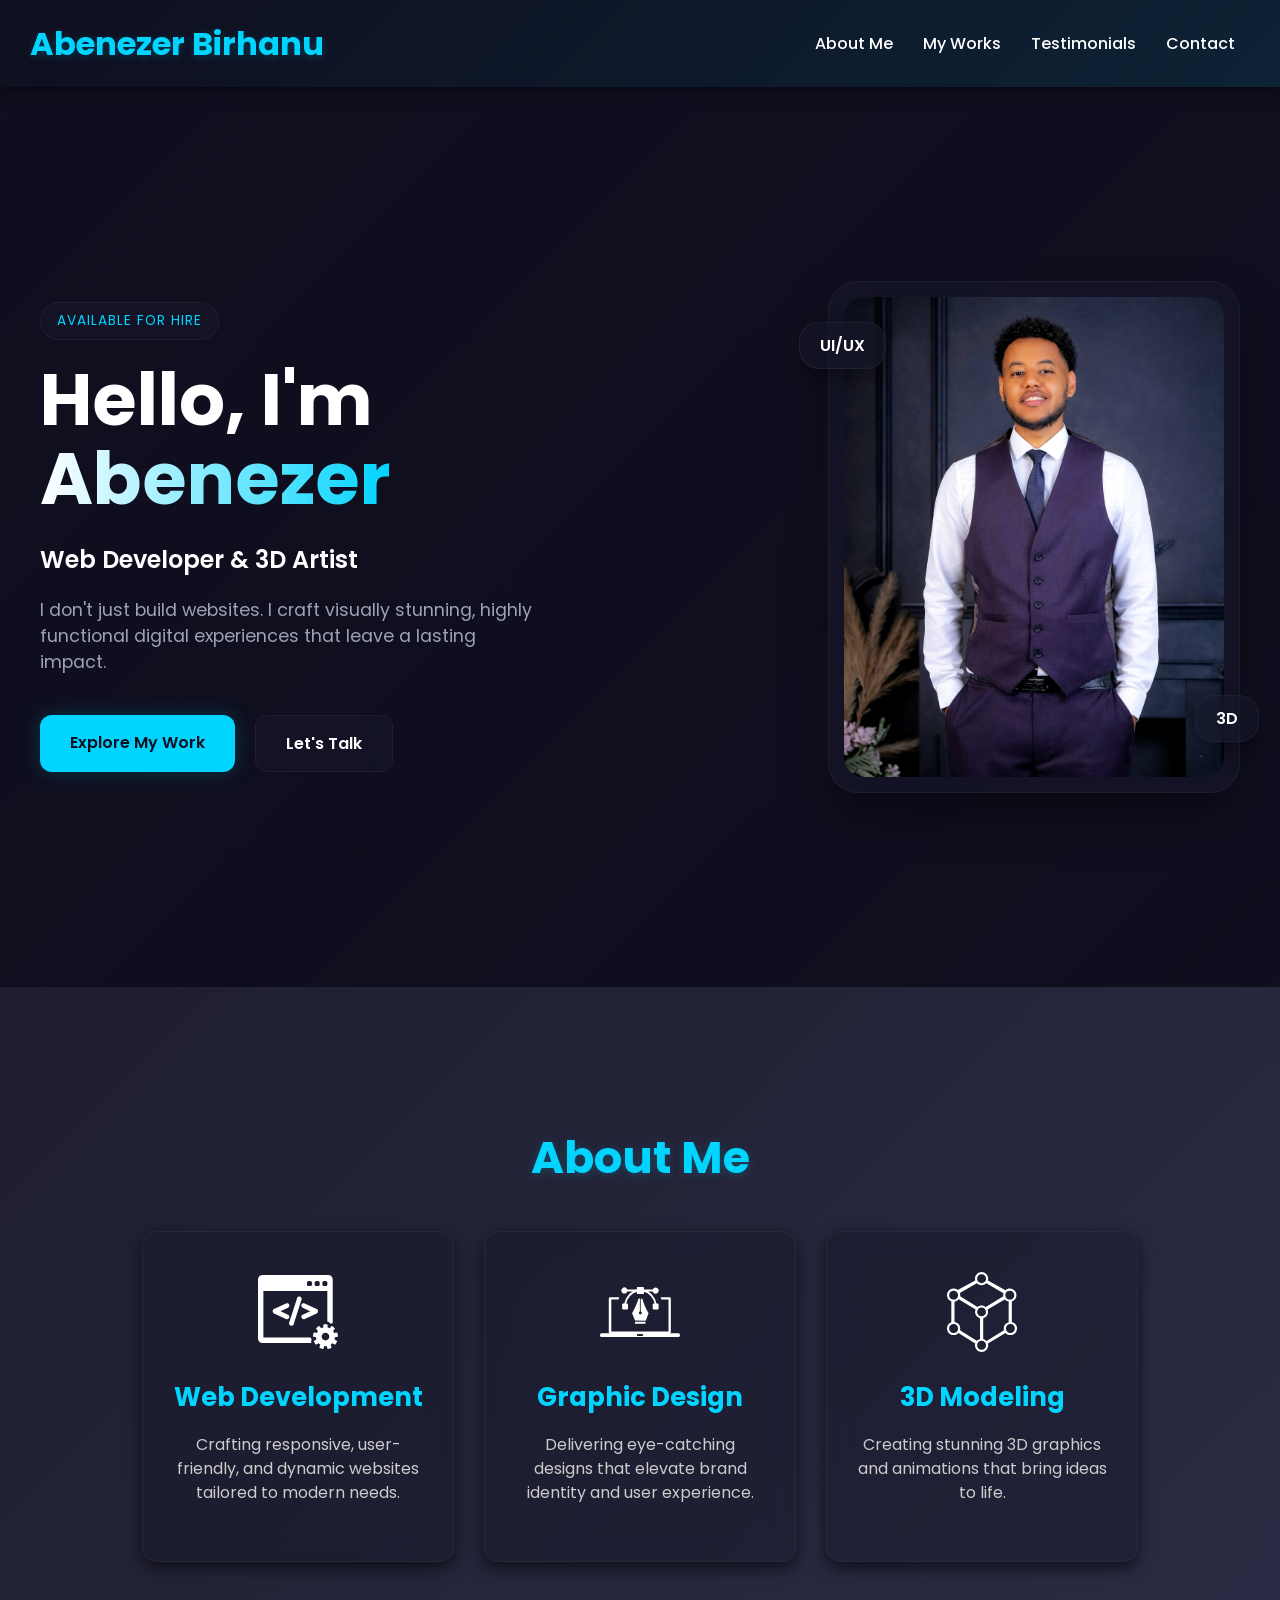
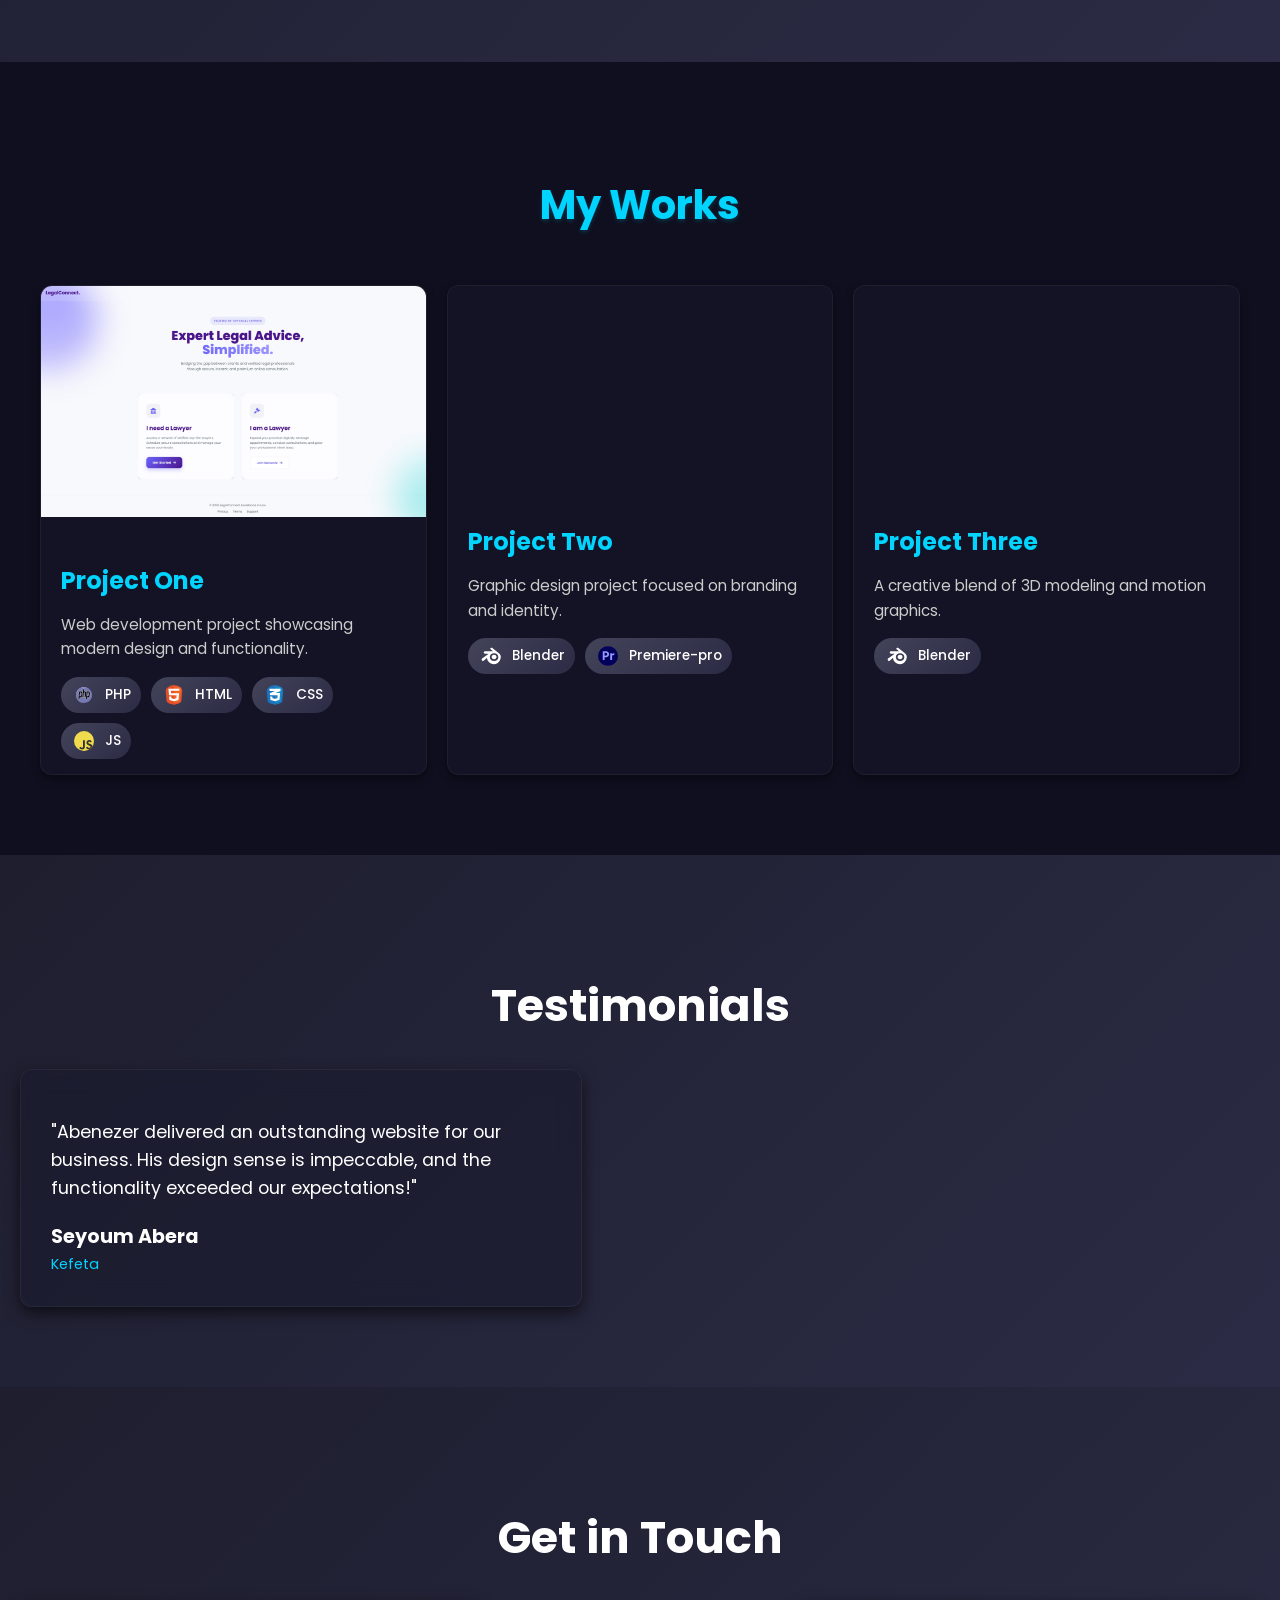
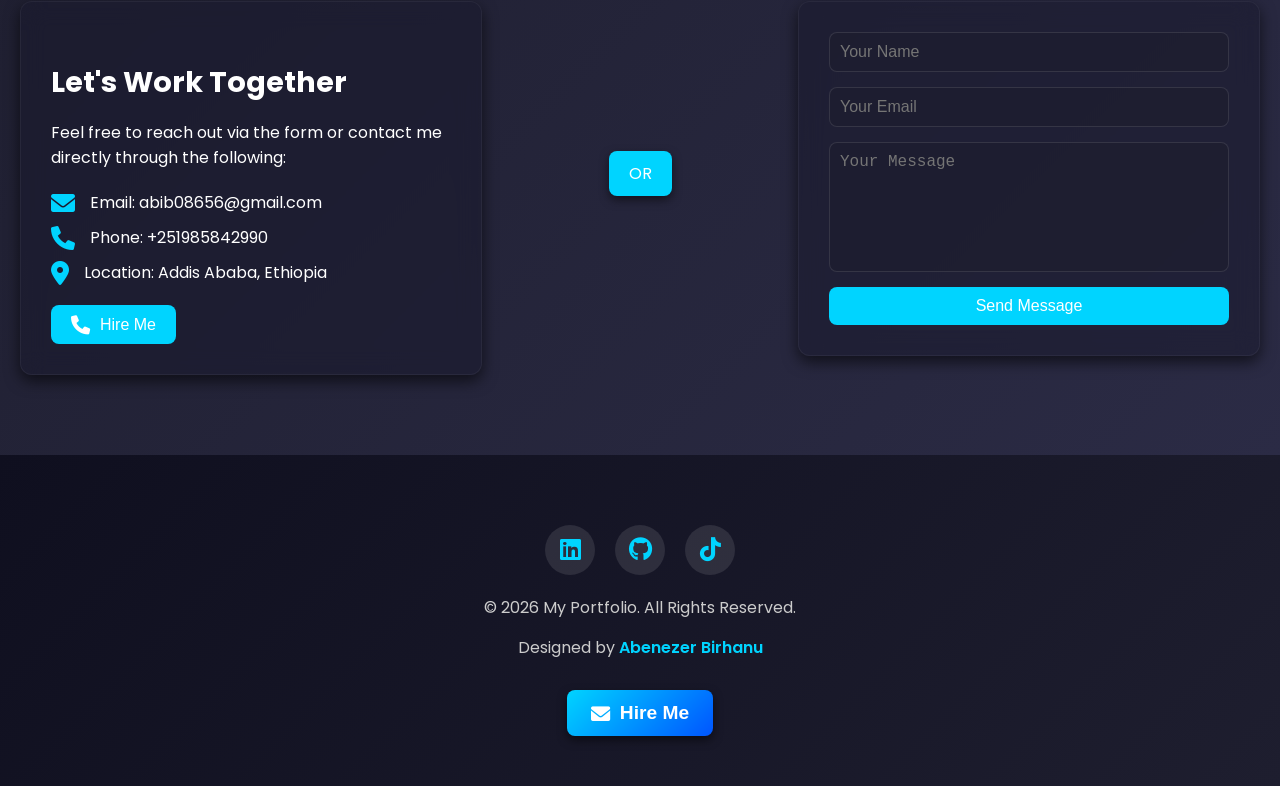
==== index.html @ bb10319a "first commit" ====
<!DOCTYPE html>
<html lang="en">
<head>
    <meta charset="UTF-8">
    <meta name="viewport" content="width=device-width, initial-scale=1.0">
    <title>Abenezer | Modern Portfolio</title>
    <link href="https://fonts.googleapis.com/css2?family=Poppins:wght@300;400;600&display=swap" rel="stylesheet">
    <link rel="stylesheet" href="https://cdnjs.cloudflare.com/ajax/libs/font-awesome/6.0.0-beta3/css/all.min.css">
    <link rel="stylesheet" href="asset/style.css">
</head>
<body>
    <nav>
        <div class="logo">Abenezer Birhanu</div>
        <input type="checkbox" id="menu-toggle">
        <label for="menu-toggle" class="menu-icon">
            <span></span>
            <span></span>
            <span></span>
            <span></span>
        </label>
        <ul>
            <li><a href="#about">About Me</a></li>
            <li><a href="#works">My Works</a></li>
            <li><a href="#testimonials">Testimonials</a></li>
            <li><a href="#contact">Contact</a></li>
        </ul>
    </nav>

    <header id="home">
        <video autoplay loop muted class="header-video">
            <source src="./asset/hero.mp4" type="video/mp4">
            Your browser does not support the video tag.
        </video>
        
        <div class="video-overlay"></div>

        <div class="header-container">
            <div class="header-content scroll">
                <span class="badge">Available for Hire</span>
                <h1>Hello, I'm <br>
                <span class="gradient-text">Abenezer</span></h1>
                <p class="subtitle">Web Developer & 3D Artist</p>
                <p class="description">I don't just build websites. I craft visually stunning, highly functional digital experiences that leave a lasting impact.</p>
                <div class="cta-group">
                    <a href="#works" class="btn primary-btn">Explore My Work</a>
                    <a href="#contact" class="btn secondary-btn">Let's Talk</a>
                </div>
            </div>
            
            <div class="header-image scroll">
                <div class="image-glass-wrapper">
                    <img src="./asset/my.jpg" alt="Abenezer Birhanu">
                    <div class="floating-badge badge-1">UI/UX</div>
                    <div class="floating-badge badge-2">3D</div>
                </div>
            </div>
        </div>
    </header>

    <section id="about">
        <h2 class="section-title">About Me</h2>
        <div class="about-container">
            <div class="about-card">
                <div class="icon">
                    <img src="./asset/web-development.svg" alt="Web Development">
                </div>
                <h3>Web Development</h3>
                <p>Crafting responsive, user-friendly, and dynamic websites tailored to modern needs.</p>
            </div>
            <div class="about-card">
                <div class="icon">
                    <img src="./asset/graphic-designing-icon.svg" alt="Graphic Design">
                </div>
                <h3>Graphic Design</h3>
                <p>Delivering eye-catching designs that elevate brand identity and user experience.</p>
            </div>
            <div class="about-card">
                <div class="icon">
                    <img src="./asset/3d-modeling-icon.svg" alt="3D Modeling">
                </div>
                <h3>3D Modeling</h3>
                <p>Creating stunning 3D graphics and animations that bring ideas to life.</p>
            </div>
        </div>
    </section>

    <section id="works">
        <h2 class="section-title scroll">My Works</h2>
        <div class="work-cards">
            <div class="work-card scroll">
                <img src="./asset/p.jpeg" alt="Project One">
                <div class="work-card-content">
                    <a href="https://github.com/Abeni0101/LegalConnect" target="_blank" rel="noopener noreferrer" style="text-decoration: none;">
                    <h3>Project One</h3></a>
                    <p>Web development project showcasing modern design and functionality.</p>
                    <div class="made">
                        <span><img src="./asset/php.svg" alt="PHP Icon">PHP</span>
                        <span><img src="./asset/html.svg" alt="HTML Icon">HTML</span>
                        <span><img src="./asset/css-3.svg" alt="CSS Icon">CSS</span>
                        <span><img src="./asset/javascript.svg" alt="JS Icon">JS</span>
                    </div>
                </div>
            </div>
            <div class="work-card scroll">
                <video autoplay loop muted>
                    <source src="./asset/m.mp4" type="video/mp4">
                </video>
                <div class="work-card-content">
                    <h3>Project Two</h3>
                    <p>Graphic design project focused on branding and identity.</p>
                    <div class="made">
                        <span><img src="./asset/blender.svg" alt="" style="filter: invert(1);">Blender</span>
                        <span><img src="./asset/premiere-pro.svg" alt="">Premiere-pro</span>
                    </div>
                </div>
            </div>
            <div class="work-card scroll">
                <video autoplay loop muted>
                    <source src="./asset/b.mp4" type="video/mp4">
                </video>
                <div class="work-card-content">
                    <h3>Project Three</h3>
                    <p>A creative blend of 3D modeling and motion graphics.</p>
                    <div class="made">
                        <span><img src="./asset/blender.svg" alt="" style="filter: invert(1);">Blender</span>
                    </div>
                </div>
            </div>
        </div>
    </section>

    <section id="testimonials">
        <h2 class="scroll" style="--i: 0.2s;">Testimonials</h2>
        <div class="testimonial-wrapper">
            <div class="testimonial-row scroll" style="--i: 0.4s;">
                <div class="testimonial-content left">
                    <p>"Abenezer delivered an outstanding website for our business. His design sense is impeccable, and the functionality exceeded our expectations!"</p>
                    <div class="testimonial-author">
                        <div>
                            <h4>Seyoum Abera</h4>
                            <span>Kefeta</span>
                        </div>
                    </div>
                </div>
            </div>
    </section>

    <section id="contact">
        <h2 class="scroll" style="--i: 0.2s;">Get in Touch</h2>
        <div class="contact-wrapper">
            <div class="contact-info scroll" style="--i: 0.4s;">
                <h3>Let's Work Together</h3>
                <p>Feel free to reach out via the form or contact me directly through the following:</p>
                <ul>
                    <li>
                        <i class="fas fa-envelope"></i>
                        <span>Email: <a href="mailto:abib08656@gmail.com">abib08656@gmail.com</a></span>
                    </li>
                    <li>
                        <i class="fas fa-phone"></i>
                        <span>Phone: <a href="tel:+251985842990">+251985842990</a></span>
                    </li>
                    <li>
                        <i class="fas fa-map-marker-alt"></i>
                        <span>Location: Addis Ababa, Ethiopia</span>
                    </li>
                </ul>
                <button class="hire-button">
                    <i class="fas fa-phone"></i> Hire Me
                </button>
            </div>
            <div class="or">OR</div>
            <div class="contact-form scroll" style="--i: 0.6s;">
                <form>
                    <div class="form-group">
                        <input type="text" name="name" placeholder="Your Name" required>
                    </div>
                    <div class="form-group">
                        <input type="email" name="email" placeholder="Your Email" required>
                    </div>
                    <div class="form-group">
                        <textarea name="message" rows="6" placeholder="Your Message" required></textarea>
                    </div>
                    <button type="submit" class="submit-button">Send Message</button>
                </form>
            </div>
        </div>
    </section>

    <footer>
        <div class="social-links">
            <a href="#" aria-label="LinkedIn"><i class="fab fa-linkedin"></i></a>
            <a href="https://github.com/Abeni0101" aria-label="GitHub"><i class="fab fa-github"></i></a>
            <a href="#" aria-label="TikTok"><i class="fab fa-tiktok"></i></a>
        </div>
        <p>&copy; 2026 My Portfolio. All Rights Reserved.</p>
        <p>
            Designed by <a href="#">Abenezer Birhanu</a>
        </p>
        <div class="hire-me">
            <a href="mailto:abib08656@gmail.com?subject=Hello&body=I%20would%20like%20to%20Hire%20You...">
                <button class="hire-me-button">
                    <i class="fas fa-envelope"></i> Hire Me
                </button>
            </a>
        </div>
    </footer>
</body>
</html>
---- asset/style.css ----
:root {
    --primary-neon: #00d4ff;
    --primary-neon-dim: rgba(0, 212, 255, 0.2);
    --glass-bg: rgba(25, 25, 45, 0.5);
    --glass-border: rgba(255, 255, 255, 0.05);
}

body {
    margin: 0;
    font-family: 'Poppins', sans-serif;
    color: #ffffff;
    background: #0f0f1f;
    overflow-x: hidden;
    scroll-behavior: smooth;
}

/* Navbar */
nav {
    position: sticky;
    top: 0;
    display: flex;
    justify-content: space-between;
    align-items: center;
    padding: 15px 30px;
    background: linear-gradient(135deg, rgba(15, 15, 31, 0.9), rgba(0, 212, 255, 0.1));
    z-index: 1000;
    box-shadow: 0 2px 15px rgba(0, 0, 0, 0.5);
    transition: all 0.3s ease;
}

nav:hover {
    background: rgba(15, 15, 31, 0.95);
}

nav .logo {
    font-size: 2rem;
    font-weight: 700;
    color: var(--primary-neon);
    text-shadow: 0 2px 8px var(--primary-neon-dim);
    transition: transform 0.3s ease;
    cursor: pointer;
}

nav .logo:hover {
    transform: scale(1.1);
}

nav ul {
    list-style: none;
    display: flex;
    transition: opacity 0.3s ease, transform 0.3s ease;
}

nav ul li {
    position: relative;
}

nav ul li a {
    text-decoration: none;
    color: #ffffff;
    font-weight: 500;
    font-size: 1rem;
    padding: 5px 15px;
    border-radius: 20px;
    transition: background-color 0.3s ease, color 0.3s ease;
}

nav ul li a:hover {
    background-color: #08333b;
    color: #1fbac2;
}

nav ul li:hover > a {
    background-color: var(--primary-neon-dim);
}

.menu-icon {
    display: none;
    cursor: pointer;
    flex-direction: column;
    gap: 5px;
    position: relative;
    z-index: 1001;
}

.menu-icon span {
    display: block;
    width: 25px;
    height: 3px;
    background: #ffffff;
    border-radius: 3px;
    transition: all 0.3s ease;
}

#menu-toggle {
    display: none;
}

#menu-toggle:checked ~ ul {
    transform: translateX(0);
    opacity: 1;
}

@media (max-width: 768px) {
    nav ul {
        display: none;
        position: absolute;
        top: 60px;
        right: 0;
        flex-direction: column;
        gap: 20px;
        background: rgba(15, 15, 31, 0.9);
        padding: 20px;
        border-radius: 12px;
        box-shadow: 0 4px 10px rgba(0, 0, 0, 0.8);
        transform: translateX(100%);
        opacity: 0;
    }

    #menu-toggle:checked ~ ul {
        display: flex;
        transform: translateX(0);
        opacity: 1;
    }

    .menu-icon {
        display: flex;
    }
}

/* --- PREMIUM HEADER --- */
header {
    position: relative;
    height: 100vh;
    display: flex;
    align-items: center;
    overflow: hidden;
}

.header-video {
    position: absolute;
    top: 0;
    left: 0;
    width: 100%;
    height: 100%;
    object-fit: cover;
    z-index: -1;
}

.video-overlay {
    position: absolute;
    inset: 0;
    background: linear-gradient(135deg, rgba(15, 15, 31, 0.9) 0%, rgba(15, 15, 31, 0.6) 100%);
    z-index: 1;
}

.header-container {
    position: relative;
    z-index: 2;
    display: flex;
    align-items: center;
    justify-content: space-between;
    width: 100%;
    max-width: 1200px;
    margin: 0 auto;
    padding: 0 30px;
    gap: 50px;
}

.header-content {
    flex: 1;
    text-align: left;
}

.badge {
    display: inline-block;
    padding: 8px 16px;
    background: var(--glass-bg);
    border: 1px solid var(--glass-border);
    backdrop-filter: blur(10px);
    border-radius: 30px;
    font-size: 0.85rem;
    color: var(--primary-neon);
    margin-bottom: 20px;
    letter-spacing: 1px;
    text-transform: uppercase;
}

.header-content h1 {
    font-size: 4.5rem;
    line-height: 1.1;
    margin: 0 0 15px 0;
    color: #fff;
}

.gradient-text {
    background: linear-gradient(to right, #ffffff, var(--primary-neon));
    -webkit-background-clip: text;
    -webkit-text-fill-color: transparent;
}

.subtitle {
    font-size: 1.5rem;
    color: #fff;
    font-weight: 600;
    margin-bottom: 20px;
}

.description {
    font-size: 1.1rem;
    color: #a0a0b5;
    max-width: 500px;
    margin-left: 0;
    margin-bottom: 40px;
}

.cta-group {
    display: flex;
    gap: 20px;
}

.btn {
    padding: 15px 30px;
    border-radius: 12px;
    font-size: 1rem;
    font-weight: 600;
    text-decoration: none;
    transition: all 0.3s cubic-bezier(0.4, 0, 0.2, 1);
}

.primary-btn {
    background: var(--primary-neon);
    color: #0f0f1f;
    box-shadow: 0 0 20px var(--primary-neon-dim);
}

.primary-btn:hover {
    box-shadow: 0 0 40px var(--primary-neon);
    transform: translateY(-3px);
}

.secondary-btn {
    background: var(--glass-bg);
    color: #fff;
    border: 1px solid var(--glass-border);
    backdrop-filter: blur(10px);
}

.secondary-btn:hover {
    background: rgba(255, 255, 255, 0.1);
    transform: translateY(-3px);
}

.header-image {
    flex: 1;
    display: flex;
    justify-content: flex-end;
    position: relative;
}

.image-glass-wrapper {
    position: relative;
    width: 380px;
    height: 480px;
    border-radius: 30px;
    padding: 15px;
    background: var(--glass-bg);
    backdrop-filter: blur(20px);
    border: 1px solid var(--glass-border);
    box-shadow: 0 25px 50px -12px rgba(0, 0, 0, 0.5);
    animation: float 6s ease-in-out infinite;
    transform-style: preserve-3d;
}

.image-glass-wrapper img {
    width: 100%;
    height: 100%;
    object-fit: cover;
    border-radius: 20px;
    filter: grayscale(20%) contrast(110%);
    transition: filter 0.5s ease;
}

.image-glass-wrapper:hover img {
    filter: grayscale(0%) contrast(100%);
}

.floating-badge {
    position: absolute;
    background: var(--glass-bg);
    backdrop-filter: blur(15px);
    border: 1px solid var(--glass-border);
    padding: 10px 20px;
    border-radius: 20px;
    font-weight: 600;
    color: #fff;
    box-shadow: 0 10px 20px rgba(0,0,0,0.3);
}

.badge-1 {
    top: 40px;
    left: -30px;
    animation: float 5s ease-in-out infinite alternate-reverse;
}

.badge-2 {
    bottom: 50px;
    right: -20px;
    animation: float 7s ease-in-out infinite alternate;
}

@keyframes float {
    0% { transform: translateY(0px); }
    50% { transform: translateY(-15px); }
    100% { transform: translateY(0px); }
}

@media (max-width: 900px) {
    .header-container {
        flex-direction: column;
        justify-content: center;
        text-align: center;
        margin-top: 80px;
    }
    .header-content { text-align: center; }
    .description { margin: 0 auto 30px auto; }
    .cta-group { justify-content: center; }
    .header-image { justify-content: center; margin-top: 40px; }
    .image-glass-wrapper { width: 300px; height: 380px; }
    .header-content h1 { font-size: 3rem; }
}

/* About Section */
#about {
    padding: 100px 20px;
    background: linear-gradient(135deg, #1e1e2f, #2b2b45);
    color: #ffffff;
    text-align: center;
}

#about .section-title {
    font-size: 2.8rem;
    margin-bottom: 40px;
    color: var(--primary-neon);
    text-shadow: 0 2px 10px var(--primary-neon-dim);
}

.about-container {
    display: flex;
    flex-wrap: wrap;
    justify-content: center;
    gap: 30px;
    max-width: 1200px;
    margin: 0 auto;
}

.about-card {
    /* Glassmorphism upgrade applied here */
    background: var(--glass-bg);
    backdrop-filter: blur(12px);
    border: 1px solid var(--glass-border);
    border-radius: 15px;
    box-shadow: 0 6px 15px rgba(0, 0, 0, 0.6);
    padding: 40px 30px;
    width: 100%;
    max-width: 250px;
    cursor: pointer;
    text-align: center;
    transition: transform 0.3s ease, box-shadow 0.3s ease;
    opacity: 0;
    transform: translateY(50px);
    animation: fadeInUp 0.6s ease forwards;
}

.about-card:hover {
    transform: translateY(-10px);
    box-shadow: 0 10px 20px rgba(0, 0, 0, 0.8);
}

.about-card:nth-child(1) { animation-delay: 0.3s; }
.about-card:nth-child(2) { animation-delay: 0.5s; }
.about-card:nth-child(3) { animation-delay: 0.7s; }

.about-card .icon {
    width: 80px;
    height: 80px;
    margin: 0 auto 20px;
}

.about-card .icon img {
    width: 100%;
    height: 100%;
    object-fit: contain;
    filter: brightness(0) invert(1);
}

.about-card h3 {
    font-size: 1.6rem;
    margin-bottom: 15px;
    color: var(--primary-neon);
}

.about-card p {
    font-size: 1rem;
    color: #cccccc;
    line-height: 1.5;
}

@keyframes fadeInUp {
    from { opacity: 0; transform: translateY(50px); }
    to { opacity: 1; transform: translateY(0); }
}

/* My Works Section */
#works {
    padding: 80px 20px;
    background: #0f0f1f;
    text-align: center;
    color: #ffffff;
}

#works h2 {
    font-size: 2.5rem;
    margin-bottom: 50px;
    color: var(--primary-neon);
    text-shadow: 0 2px 4px var(--primary-neon-dim);
}

.work-cards {
    display: grid;
    grid-template-columns: repeat(auto-fit, minmax(280px, 1fr));
    gap: 20px;
    max-width: 1200px;
    margin: 0 auto;
}

.work-card {
    /* Glassmorphism upgrade applied here */
    background: var(--glass-bg);
    backdrop-filter: blur(12px);
    border: 1px solid var(--glass-border);
    border-radius: 12px;
    overflow: hidden;
    box-shadow: 0 4px 8px rgba(0, 0, 0, 0.4);
    transition: transform 0.2s ease, box-shadow 0.2s ease;
    position: relative;
}

.work-card:hover {
    transform: translateY(-5px);
    box-shadow: 0 8px 15px rgba(0, 0, 0, 0.6);
}

.work-card img, 
.work-card video {
    width: 100%;
}

.work-card-content {
    padding: 15px 20px;
    text-align: left;
}

.work-card-content h3 {
    font-size: 1.5rem;
    margin-bottom: 10px;
    color: var(--primary-neon);
}

.work-card-content p {
    font-size: 0.95rem;
    color: #cccccc;
    line-height: 1.6;
}

.work-card:hover .work-card-content h3 {
    color: #ffffff;
    text-decoration: underline;
}

.made {
    display: flex;
    flex-wrap: wrap;
    gap: 10px;
    margin-top: 15px;
    justify-content: flex-start;
    align-items: center;
}

.made span {
    display: flex;
    align-items: center;
    gap: 8px;
    font-size: 0.85rem;
    font-weight: 500;
    background: linear-gradient(135deg, #43435a, #2b2b45);
    border-radius: 20px;
    padding: 5px 10px;
    color: #ffffff;
    transition: background-color 0.2s ease, color 0.2s ease;
    cursor: default;
}

.made span:hover {
    background: linear-gradient(135deg, var(--primary-neon), #6385c9);
    color: #0f0f1f;
}

.made img {
    width: 20px;
    height: 20px;
    border-radius: 50%;
    padding: 3px;
    transition: transform 0.2s ease, background-color 0.2s ease;
}

.made span:hover img {
    transform: scale(1.2);
}

@media (max-width: 768px) {
    #works h2 { font-size: 2rem; }
    .work-card-content h3 { font-size: 1.3rem; }
    .work-card-content p { font-size: 0.9rem; }
}

/* Testimonials Section */
#testimonials {
    padding: 80px 20px;
    background: linear-gradient(135deg, #1e1e2f, #2b2b45);
    text-align: center;
}

#testimonials h2 {
    font-size: 2.8rem;
    margin-bottom: 30px;
    color: #ffffff;
}

.testimonial-wrapper {
    display: flex;
    flex-direction: column;
    gap: 40px;
}

.testimonial-row {
    display: flex;
    justify-content: space-between;
    align-items: center;
    flex-wrap: wrap;
    gap: 20px;
}

.testimonial-content {
    /* Glassmorphism upgrade applied here */
    background: var(--glass-bg);
    backdrop-filter: blur(12px);
    border: 1px solid var(--glass-border);
    padding: 30px;
    border-radius: 12px;
    box-shadow: 0 6px 15px rgba(0, 0, 0, 0.6);
    max-width: 500px;
    display: flex;
    flex-direction: column;
    justify-content: space-between;
    transition: transform 0.3s, box-shadow 0.3s;
    text-align: left;
}

.testimonial-content.left { margin-right: auto; }
.testimonial-content.right { margin-left: auto; }

.testimonial-content:hover {
    transform: translateY(-10px);
    box-shadow: 0 8px 20px rgba(0, 0, 0, 0.8);
}

.testimonial-content p {
    font-size: 1.1rem;
    color: #ffffff;
    line-height: 1.6;
    margin-bottom: 20px;
}

.testimonial-author {
    display: flex;
    align-items: center;
    gap: 15px;
}

.testimonial-author img {
    width: 60px;
    height: 60px;
    border-radius: 50%;
    border: 2px solid var(--primary-neon);
    object-fit: cover;
}

.testimonial-author h4 {
    font-size: 1.2rem;
    color: #ffffff;
    margin: 0;
}

.testimonial-author span {
    font-size: 0.9rem;
    color: var(--primary-neon);
}

@media (max-width: 768px) {
    .testimonial-row { flex-direction: column; align-items: center; }
    .testimonial-content.left,
    .testimonial-content.right { margin: 0; }
}

/* Contact Section */
#contact {
    padding: 80px 20px;
    background: linear-gradient(135deg, #1e1e2f, #2b2b45);
    color: #ffffff;
    text-align: center;
}

#contact h2 {
    font-size: 2.8rem;
    margin-bottom: 30px;
    color: #ffffff;
}

.contact-wrapper {
    display: flex;
    justify-content: space-between;
    align-items: flex-start;
    gap: 50px;
    flex-wrap: wrap;
}

.contact-info {
    flex: 1;
    max-width: 400px;
    /* Glassmorphism upgrade applied here */
    background: var(--glass-bg);
    backdrop-filter: blur(12px);
    border: 1px solid var(--glass-border);
    padding: 30px;
    border-radius: 12px;
    box-shadow: 0 6px 15px rgba(0, 0, 0, 0.6);
    transition: transform 0.3s, box-shadow 0.3s;
    text-align: left;
}

.contact-info h3 {
    font-size: 1.8rem;
    margin-bottom: 15px;
}

.contact-info p {
    font-size: 1rem;
    margin-bottom: 20px;
}

.contact-info ul {
    list-style: none;
    padding: 0;
    margin-bottom: 20px;
}

.contact-info ul li {
    display: flex;
    align-items: center;
    gap: 15px;
    margin-bottom: 10px;
    font-size: 1rem;
}

.contact-info ul li i {
    font-size: 1.5rem;
    color: var(--primary-neon);
}

.contact-info ul li a {
    color: #ffffff;
    text-decoration: none;
    transition: color 0.3s;
}

.contact-info ul li a:hover {
    color: var(--primary-neon);
}

.or {
    display: inline-flex;
    align-items: center;
    gap: 10px;
    background: var(--primary-neon);
    color: #ffffff;
    padding: 10px 20px;
    border: none;
    border-radius: 8px;
    font-size: 1rem;
    transition: background 0.3s, transform 0.3s;
    margin-top: 150px;
    box-shadow: 0 4px 10px rgba(0, 0, 0, 0.5);
}

.hire-button {
    display: inline-flex;
    align-items: center;
    gap: 10px;
    background: var(--primary-neon);
    color: #ffffff;
    padding: 10px 20px;
    border: none;
    border-radius: 8px;
    font-size: 1rem;
    cursor: pointer;
    transition: background 0.3s, transform 0.3s;
}

.hire-button i { font-size: 1.2rem; }

.hire-button:hover {
    background: #008bbf;
    transform: translateY(-2px);
}

/* Contact Form */
.contact-form {
    flex: 1;
    max-width: 400px;
    /* Glassmorphism upgrade applied here */
    background: var(--glass-bg);
    backdrop-filter: blur(12px);
    border: 1px solid var(--glass-border);
    padding: 30px;
    border-radius: 12px;
    box-shadow: 0 6px 15px rgba(0, 0, 0, 0.6);
    transition: transform 0.3s, box-shadow 0.3s;
}

.contact-form form {
    display: flex;
    flex-direction: column;
    gap: 15px;
}

.contact-form .form-group {
    display: flex;
    flex-direction: column;
}

.contact-form .form-group input,
.contact-form .form-group textarea {
    background: rgba(30, 30, 47, 0.7);
    color: #ffffff;
    border: 1px solid rgba(255,255,255,0.1);
    padding: 10px;
    border-radius: 8px;
    font-size: 1rem;
    resize: none;
}

.contact-form .form-group input:focus,
.contact-form .form-group textarea:focus {
    outline: none;
    border: 1px solid var(--primary-neon);
}

.submit-button {
    background: var(--primary-neon);
    color: #ffffff;
    border: none;
    padding: 10px 20px;
    border-radius: 8px;
    font-size: 1rem;
    cursor: pointer;
    transition: background 0.3s, transform 0.3s;
}

.submit-button:hover {
    background: #008bbf;
    transform: translateY(-2px);
}

@media (max-width: 768px) {
    .contact-wrapper { flex-direction: column; align-items: center; }
    .contact-info, .contact-form { max-width: 100%; }
    .or { margin-top: 20px; margin-bottom: 20px;}
}

/* Footer */
footer {
    background: linear-gradient(135deg, #0f0f1f, #1e1e2f);
    color: #ffffff;
    padding: 50px 20px;
    text-align: center;
    position: relative;
    overflow: hidden;
    z-index: 1;
}

footer .social-links {
    display: flex;
    justify-content: center;
    gap: 20px;
    margin: 20px 0;
}

footer .social-links a {
    display: inline-block;
    width: 50px;
    height: 50px;
    line-height: 50px;
    border-radius: 50%;
    background: rgba(255, 255, 255, 0.1);
    color: var(--primary-neon);
    font-size: 1.5rem;
    transition: background 0.3s ease, color 0.3s ease, transform 0.3s ease;
    position: relative;
    z-index: 1;
}

footer .social-links a:hover {
    background: var(--primary-neon);
    color: #0f0f1f;
    transform: translateY(-5px);
    box-shadow: 0 4px 10px rgba(0, 212, 255, 0.8);
}

footer p {
    margin: 15px 0;
    font-size: 1rem;
    color: #cccccc;
}

footer p a {
    color: var(--primary-neon);
    text-decoration: none;
    font-weight: 600;
    transition: color 0.3s ease;
}

footer p a:hover {
    color: #ffffff;
}

.hire-me {
    margin-top: 30px;
    display: flex;
    justify-content: center;
    align-items: center;
}

.hire-me a { text-decoration: none; }

.hire-me-button {
    display: flex;
    align-items: center;
    gap: 10px;
    padding: 12px 24px;
    font-size: 1.2rem;
    font-weight: 600;
    color: #ffffff;
    background: linear-gradient(135deg, var(--primary-neon), #0055ff);
    border: none;
    border-radius: 8px;
    cursor: pointer;
    transition: transform 0.3s, box-shadow 0.3s;
    box-shadow: 0 4px 10px rgba(0, 0, 0, 0.5);
}

.hire-me-button i { font-size: 1.2rem; }

.hire-me-button:hover {
    transform: translateY(-5px);
    box-shadow: 0 6px 15px rgba(0, 212, 255, 0.7);
}

.hire-me-button:active { transform: translateY(0); }
.hire-me-button:focus { outline: none; }

@media (max-width: 768px) {
    .hire-me-button { font-size: 1rem; padding: 10px 20px; }
    .hire-me-button i { font-size: 1rem; }
    footer .social-links a { width: 40px; height: 40px; font-size: 1.2rem; }
    footer p { font-size: 0.9rem; }
}

/* Scroll Animation */
.scroll {
    animation: scroll linear;
    animation-timeline: view();
    animation-range: entry 0 cover 40%;
}

@keyframes scroll {
    from {
        opacity: 0.4;
        transform: scale(0.6);
    }
    to {
        opacity: 1;
        transform: scale(1);
    }
}
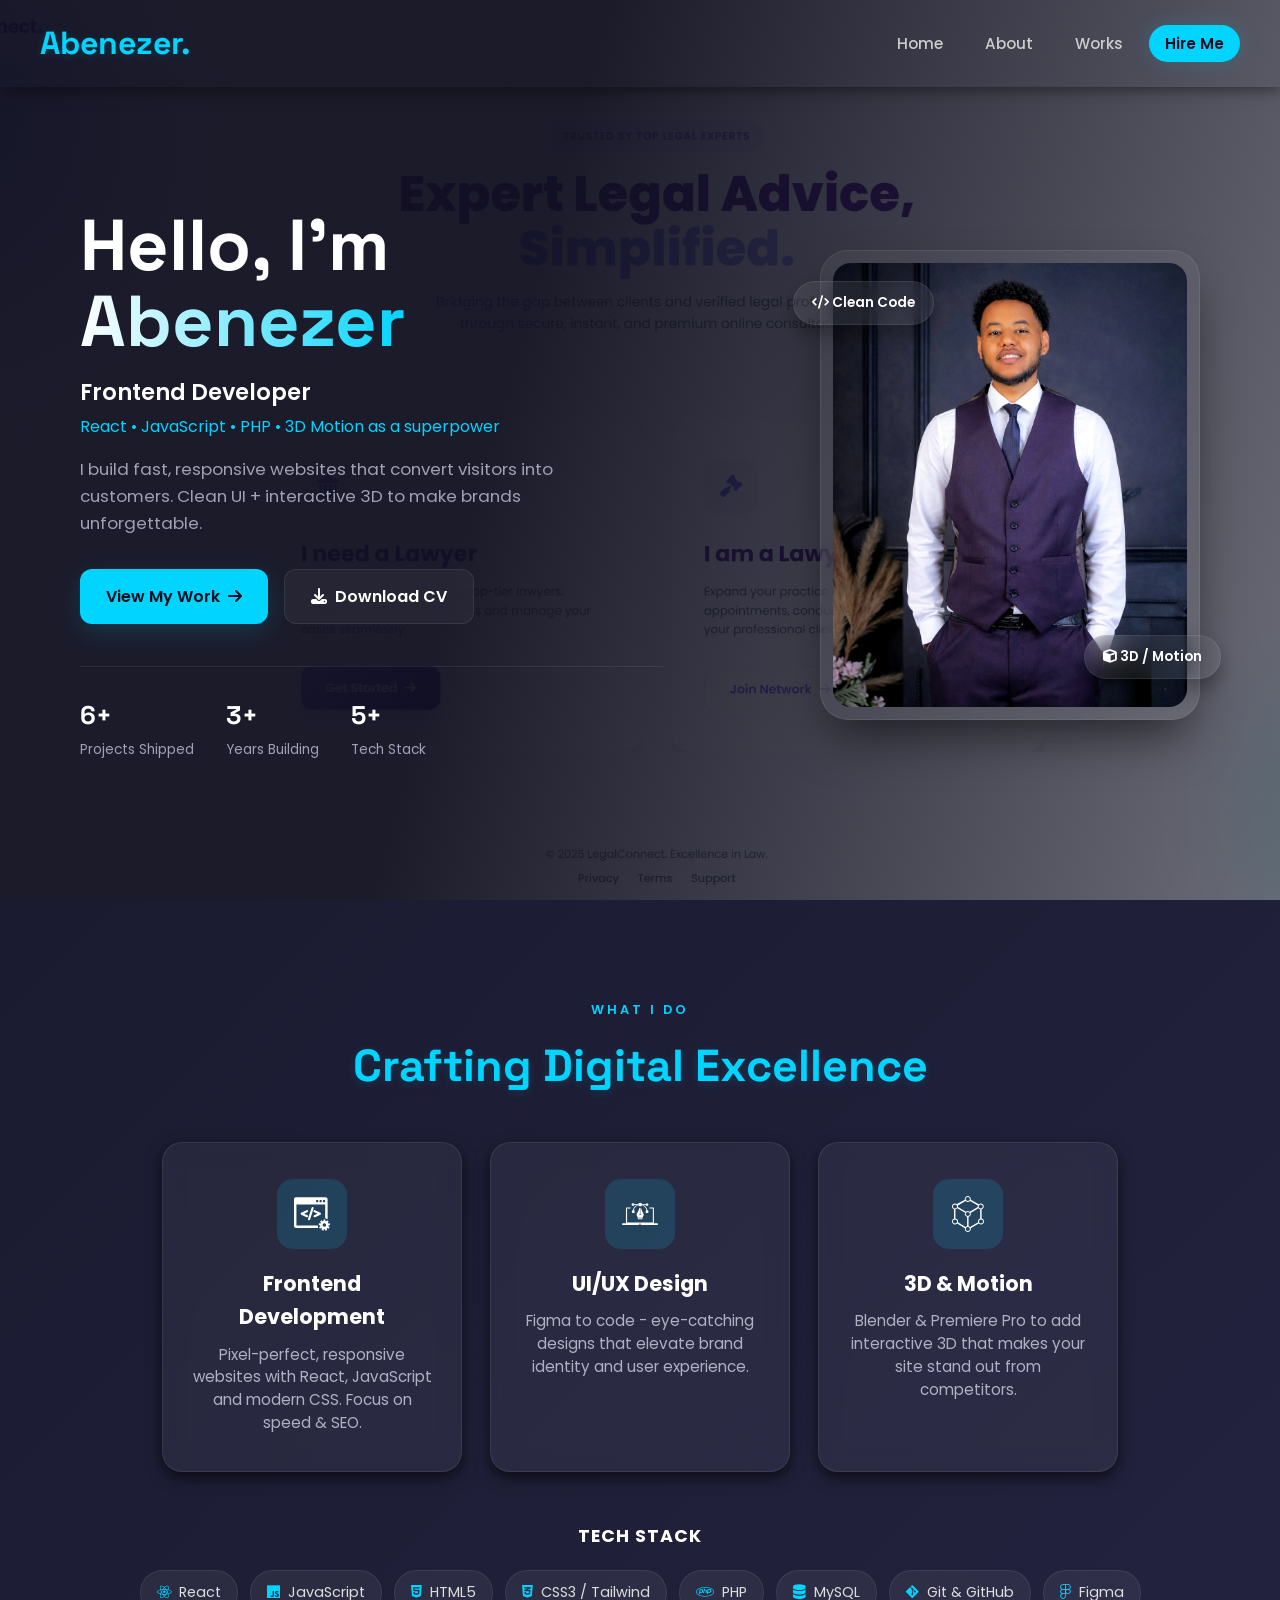
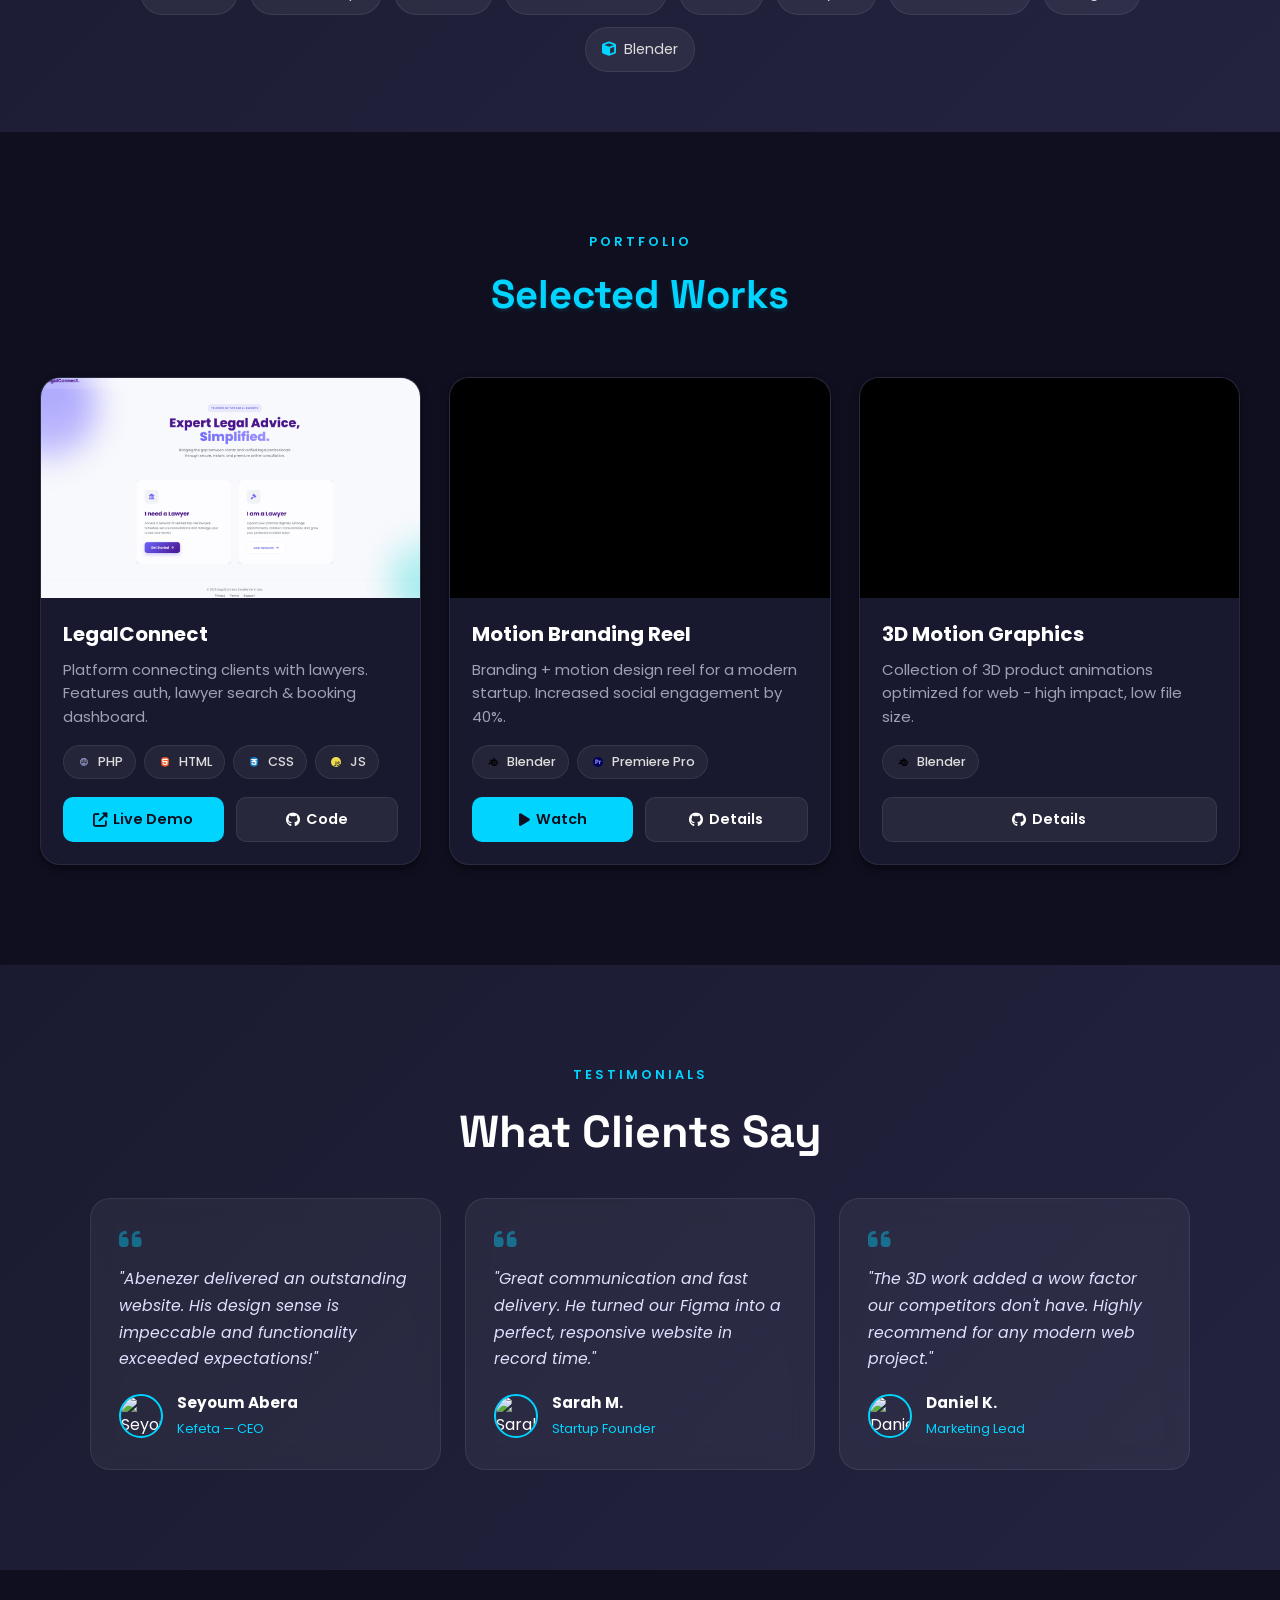
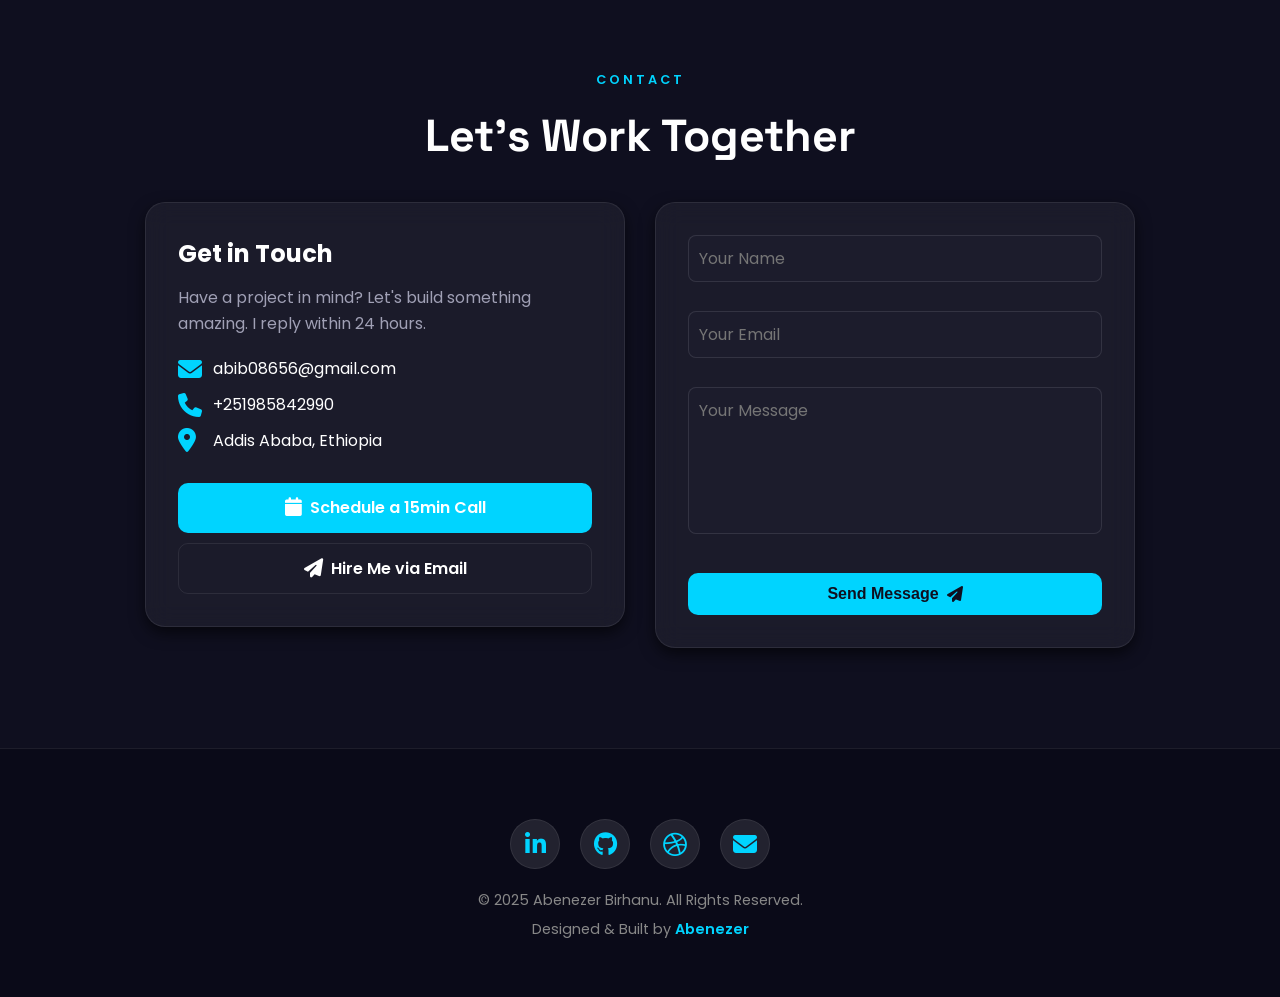
==== commit 5d7edbf3: "Update project" ====
--- a/index.html
+++ b/index.html
@@ -3,185 +3,232 @@
 <head>
     <meta charset="UTF-8">
     <meta name="viewport" content="width=device-width, initial-scale=1.0">
-    <title>Abenezer | Modern Portfolio</title>
-    <link href="https://fonts.googleapis.com/css2?family=Poppins:wght@300;400;600&display=swap" rel="stylesheet">
-    <link rel="stylesheet" href="https://cdnjs.cloudflare.com/ajax/libs/font-awesome/6.0.0-beta3/css/all.min.css">
+    <title>Abenezer Birhanu | Frontend Developer | React, JavaScript, PHP</title>
+    <meta name="description" content="Frontend Developer based in Addis Ababa. Specialized in React, JavaScript, PHP & modern UI. I build fast, responsive websites that convert visitors into customers. Open to full-time roles.">
+    <meta property="og:title" content="Abenezer Birhanu | Frontend Developer">
+    <meta property="og:description" content="I build fast, responsive websites with clean code and 3D/motion to make brands unforgettable.">
+    <meta property="og:image" content="./asset/my.jpg">
+    <link href="https://fonts.googleapis.com/css2?family=Poppins:wght@300;400;500;600;700&family=Space+Grotesk:wght@500;700&display=swap" rel="stylesheet">
+    <link rel="stylesheet" href="https://cdnjs.cloudflare.com/ajax/libs/font-awesome/6.4.0/css/all.min.css">
     <link rel="stylesheet" href="asset/style.css">
 </head>
 <body>
-    <nav>
-        <div class="logo">Abenezer Birhanu</div>
+    <nav id="navbar">
+        <div class="logo">Abenezer<span>.</span></div>
         <input type="checkbox" id="menu-toggle">
-        <label for="menu-toggle" class="menu-icon">
-            <span></span>
+        <label for="menu-toggle" class="menu-icon" aria-label="Toggle Menu">
             <span></span>
             <span></span>
             <span></span>
         </label>
-        <ul>
-            <li><a href="#about">About Me</a></li>
-            <li><a href="#works">My Works</a></li>
-            <li><a href="#testimonials">Testimonials</a></li>
-            <li><a href="#contact">Contact</a></li>
+        <ul class="nav-links">
+            <li><a href="#home">Home</a></li>
+            <li><a href="#about">About</a></li>
+            <li><a href="#works">Works</a></li>
+            <li><a href="#contact" class="nav-cta">Hire Me</a></li>
         </ul>
     </nav>
 
     <header id="home">
-        <video autoplay loop muted class="header-video">
+        <video autoplay loop muted playsinline class="header-video" poster="./asset/p.jpeg">
             <source src="./asset/hero.mp4" type="video/mp4">
-            Your browser does not support the video tag.
         </video>
-        
         <div class="video-overlay"></div>
-
         <div class="header-container">
-            <div class="header-content scroll">
-                <span class="badge">Available for Hire</span>
-                <h1>Hello, I'm <br>
-                <span class="gradient-text">Abenezer</span></h1>
-                <p class="subtitle">Web Developer & 3D Artist</p>
-                <p class="description">I don't just build websites. I craft visually stunning, highly functional digital experiences that leave a lasting impact.</p>
+            <div class="header-content">
+                
+                <h1>Hello, I'm <br><span class="gradient-text">Abenezer</span></h1>
+                <p class="subtitle">Frontend Developer <span>React • JavaScript • PHP • 3D Motion as a superpower</span></p>
+                <p class="description">I build fast, responsive websites that convert visitors into customers. Clean UI + interactive 3D to make brands unforgettable.</p>
                 <div class="cta-group">
-                    <a href="#works" class="btn primary-btn">Explore My Work</a>
-                    <a href="#contact" class="btn secondary-btn">Let's Talk</a>
-                </div>
-            </div>
-            
-            <div class="header-image scroll">
+                    <a href="#works" class="btn primary-btn">View My Work <i class="fas fa-arrow-right"></i></a>
+                    <a href="./asset/Abenezer-Birhanu-CV.pdf" download class="btn secondary-btn"><i class="fas fa-download"></i> Download CV</a>
+                </div>
+                <div class="header-stats">
+                    <div><strong>6+</strong><span>Projects Shipped</span></div>
+                    <div><strong>3+</strong><span>Years Building</span></div>
+                    <div><strong>5+</strong><span>Tech Stack</span></div>
+                </div>
+            </div>
+            <div class="header-image">
                 <div class="image-glass-wrapper">
-                    <img src="./asset/my.jpg" alt="Abenezer Birhanu">
-                    <div class="floating-badge badge-1">UI/UX</div>
-                    <div class="floating-badge badge-2">3D</div>
+                    <img src="./asset/my.jpg" alt="Abenezer Birhanu - Frontend Developer">
+                    <div class="floating-badge badge-1"><i class="fas fa-code"></i> Clean Code</div>
+                    <div class="floating-badge badge-2"><i class="fas fa-cube"></i> 3D / Motion</div>
                 </div>
             </div>
         </div>
     </header>
 
     <section id="about">
-        <h2 class="section-title">About Me</h2>
+        <span class="section-eyebrow">WHAT I DO</span>
+        <h2 class="section-title">Crafting Digital Excellence</h2>
         <div class="about-container">
             <div class="about-card">
-                <div class="icon">
-                    <img src="./asset/web-development.svg" alt="Web Development">
-                </div>
-                <h3>Web Development</h3>
-                <p>Crafting responsive, user-friendly, and dynamic websites tailored to modern needs.</p>
+                <div class="icon"><img src="./asset/web-development.svg" alt="Web Development"></div>
+                <h3>Frontend Development</h3>
+                <p>Pixel-perfect, responsive websites with React, JavaScript and modern CSS. Focus on speed & SEO.</p>
             </div>
             <div class="about-card">
-                <div class="icon">
-                    <img src="./asset/graphic-designing-icon.svg" alt="Graphic Design">
-                </div>
-                <h3>Graphic Design</h3>
-                <p>Delivering eye-catching designs that elevate brand identity and user experience.</p>
+                <div class="icon"><img src="./asset/graphic-designing-icon.svg" alt="UI/UX Design"></div>
+                <h3>UI/UX Design</h3>
+                <p>Figma to code - eye-catching designs that elevate brand identity and user experience.</p>
             </div>
             <div class="about-card">
-                <div class="icon">
-                    <img src="./asset/3d-modeling-icon.svg" alt="3D Modeling">
-                </div>
-                <h3>3D Modeling</h3>
-                <p>Creating stunning 3D graphics and animations that bring ideas to life.</p>
+                <div class="icon"><img src="./asset/3d-modeling-icon.svg" alt="3D Modeling"></div>
+                <h3>3D & Motion</h3>
+                <p>Blender & Premiere Pro to add interactive 3D that makes your site stand out from competitors.</p>
+            </div>
+        </div>
+        <div class="tech-stack">
+            <h3>TECH STACK</h3>
+            <div class="tech-grid">
+                <span class="tech-item"><i class="fab fa-react"></i> React</span>
+                <span class="tech-item"><i class="fab fa-js"></i> JavaScript</span>
+                <span class="tech-item"><i class="fab fa-html5"></i> HTML5</span>
+                <span class="tech-item"><i class="fab fa-css3-alt"></i> CSS3 / Tailwind</span>
+                <span class="tech-item"><i class="fab fa-php"></i> PHP</span>
+                <span class="tech-item"><i class="fas fa-database"></i> MySQL</span>
+                <span class="tech-item"><i class="fab fa-git-alt"></i> Git & GitHub</span>
+                <span class="tech-item"><i class="fab fa-figma"></i> Figma</span>
+                <span class="tech-item"><i class="fas fa-cube"></i> Blender</span>
             </div>
         </div>
     </section>
 
     <section id="works">
-        <h2 class="section-title scroll">My Works</h2>
+        <span class="section-eyebrow">PORTFOLIO</span>
+        <h2 class="section-title">Selected Works</h2>
         <div class="work-cards">
-            <div class="work-card scroll">
-                <img src="./asset/p.jpeg" alt="Project One">
+            <div class="work-card">
+                <div class="work-img-wrap">
+                    <img src="./asset/p.jpeg" alt="LegalConnect">
+                </div>
                 <div class="work-card-content">
-                    <a href="https://github.com/Abeni0101/LegalConnect" target="_blank" rel="noopener noreferrer" style="text-decoration: none;">
-                    <h3>Project One</h3></a>
-                    <p>Web development project showcasing modern design and functionality.</p>
+                    <h3>LegalConnect</h3>
+                    <p>Platform connecting clients with lawyers. Features auth, lawyer search & booking dashboard.</p>
                     <div class="made">
-                        <span><img src="./asset/php.svg" alt="PHP Icon">PHP</span>
-                        <span><img src="./asset/html.svg" alt="HTML Icon">HTML</span>
-                        <span><img src="./asset/css-3.svg" alt="CSS Icon">CSS</span>
-                        <span><img src="./asset/javascript.svg" alt="JS Icon">JS</span>
-                    </div>
-                </div>
-            </div>
-            <div class="work-card scroll">
-                <video autoplay loop muted>
-                    <source src="./asset/m.mp4" type="video/mp4">
-                </video>
+                        <span><img src="./asset/php.svg" alt="">PHP</span>
+                        <span><img src="./asset/html.svg" alt="">HTML</span>
+                        <span><img src="./asset/css-3.svg" alt="">CSS</span>
+                        <span><img src="./asset/javascript.svg" alt="">JS</span>
+                    </div>
+                    <div class="work-actions">
+                        <a href="https://github.com/Abeni0101/LegalConnect" target="_blank" class="btn-live"><i class="fas fa-external-link-alt"></i> Live Demo</a>
+                        <a href="https://github.com/Abeni0101/LegalConnect" target="_blank" class="btn-code"><i class="fab fa-github"></i> Code</a>
+                    </div>
+                </div>
+            </div>
+
+            <div class="work-card">
+                <div class="work-img-wrap">
+                    <video autoplay loop muted playsinline><source src="./asset/m.mp4" type="video/mp4"></video>
+                </div>
                 <div class="work-card-content">
-                    <h3>Project Two</h3>
-                    <p>Graphic design project focused on branding and identity.</p>
+                    <h3>Motion Branding Reel</h3>
+                    <p>Branding + motion design reel for a modern startup. Increased social engagement by 40%.</p>
                     <div class="made">
-                        <span><img src="./asset/blender.svg" alt="" style="filter: invert(1);">Blender</span>
-                        <span><img src="./asset/premiere-pro.svg" alt="">Premiere-pro</span>
-                    </div>
-                </div>
-            </div>
-            <div class="work-card scroll">
-                <video autoplay loop muted>
-                    <source src="./asset/b.mp4" type="video/mp4">
-                </video>
+                        <span><img src="./asset/blender.svg" alt="">Blender</span>
+                        <span><img src="./asset/premiere-pro.svg" alt="">Premiere Pro</span>
+                    </div>
+                    <div class="work-actions">
+                        <a href="https://www.behance.net/gallery/256985583/-phone?" target="_blank" class="btn-live"><i class="fas fa-play"></i> Watch</a>
+                        <a href="https://github.com/Abeni0101" target="_blank" class="btn-code"><i class="fab fa-github"></i> Details</a>
+                    </div>
+                </div>
+            </div>
+
+            <div class="work-card">
+                <div class="work-img-wrap">
+                    <video autoplay loop muted playsinline><source src="./asset/b.mp4" type="video/mp4"></video>
+                </div>
                 <div class="work-card-content">
-                    <h3>Project Three</h3>
-                    <p>A creative blend of 3D modeling and motion graphics.</p>
+                    <h3>3D Motion Graphics</h3>
+                    <p>Collection of 3D product animations optimized for web - high impact, low file size.</p>
                     <div class="made">
-                        <span><img src="./asset/blender.svg" alt="" style="filter: invert(1);">Blender</span>
-                    </div>
+                        <span><img src="./asset/blender.svg" alt="">Blender</span>
+                    </div>
+                    <div class="work-actions">
+                        
+                        <a href="https://github.com/Abeni0101" target="_blank" class="btn-code"><i class="fab fa-github"></i> Details</a>
+                    </div>
+                </div>
+            </div>
+
+            <!-- <div class="work-card">
+                <div class="work-img-wrap">
+                    <img src="./asset/p.jpeg" alt="Project 4">
+                </div>
+                <div class="work-card-content">
+                    <h3>E-Commerce UI - Add Your Project</h3>
+                    <p>REPLACE THIS: Modern e-commerce frontend with cart, filter and checkout. Built with React.</p>
+                    <div class="made">
+                        <span><i class="fab fa-react"></i> React</span>
+                        <span><img src="./asset/javascript.svg" alt="">JS</span>
+                    </div>
+                    <div class="work-actions">
+                        <a href="https://REPLACE-WITH-LIVE-DEMO.com" target="_blank" class="btn-live"><i class="fas fa-external-link-alt"></i> Live Demo</a>
+                        <a href="https://github.com/Abeni0101" target="_blank" class="btn-code"><i class="fab fa-github"></i> Code</a>
+                    </div>
+                </div>
+            </div>
+        </div> -->
+    </section>
+
+    <section id="testimonials">
+        <span class="section-eyebrow">TESTIMONIALS</span>
+        <h2 class="section-title">What Clients Say</h2>
+        <div class="testimonial-wrapper">
+            <div class="testimonial-card">
+                <i class="fas fa-quote-left quote-icon"></i>
+                <p>"Abenezer delivered an outstanding website. His design sense is impeccable and functionality exceeded expectations!"</p>
+                <div class="testimonial-author">
+                    <img src="https://tse1.mm.bing.net/th/id/OIP.YA1RcSlW_AFa1Bo47med9QHaHa?r=0&rs=1&pid=ImgDetMain&o=7&rm=3" alt="Seyoum Abera">
+                    <div><h4>Seyoum Abera</h4><span>Kefeta — CEO</span></div>
+                </div>
+            </div>
+            <div class="testimonial-card">
+                <i class="fas fa-quote-left quote-icon"></i>
+                <p>"Great communication and fast delivery. He turned our Figma into a perfect, responsive website in record time."</p>
+                <div class="testimonial-author">
+                    <img src="https://tse1.mm.bing.net/th/id/OIP.YA1RcSlW_AFa1Bo47med9QHaHa?r=0&rs=1&pid=ImgDetMain&o=7&rm=3" alt="Sarah M">
+                    <div><h4>Sarah M.</h4><span>Startup Founder</span></div>
+                </div>
+            </div>
+            <div class="testimonial-card">
+                <i class="fas fa-quote-left quote-icon"></i>
+                <p>"The 3D work added a wow factor our competitors don't have. Highly recommend for any modern web project."</p>
+                <div class="testimonial-author">
+                    <img src="https://tse1.mm.bing.net/th/id/OIP.YA1RcSlW_AFa1Bo47med9QHaHa?r=0&rs=1&pid=ImgDetMain&o=7&rm=3" alt="Daniel K">
+                    <div><h4>Daniel K.</h4><span>Marketing Lead</span></div>
                 </div>
             </div>
         </div>
     </section>
 
-    <section id="testimonials">
-        <h2 class="scroll" style="--i: 0.2s;">Testimonials</h2>
-        <div class="testimonial-wrapper">
-            <div class="testimonial-row scroll" style="--i: 0.4s;">
-                <div class="testimonial-content left">
-                    <p>"Abenezer delivered an outstanding website for our business. His design sense is impeccable, and the functionality exceeded our expectations!"</p>
-                    <div class="testimonial-author">
-                        <div>
-                            <h4>Seyoum Abera</h4>
-                            <span>Kefeta</span>
-                        </div>
-                    </div>
-                </div>
-            </div>
-    </section>
-
     <section id="contact">
-        <h2 class="scroll" style="--i: 0.2s;">Get in Touch</h2>
+        <span class="section-eyebrow">CONTACT</span>
+        <h2 class="section-title">Let's Work Together</h2>
         <div class="contact-wrapper">
-            <div class="contact-info scroll" style="--i: 0.4s;">
-                <h3>Let's Work Together</h3>
-                <p>Feel free to reach out via the form or contact me directly through the following:</p>
+            <div class="contact-info">
+                <h3>Get in Touch</h3>
+                <p>Have a project in mind? Let's build something amazing. I reply within 24 hours.</p>
                 <ul>
-                    <li>
-                        <i class="fas fa-envelope"></i>
-                        <span>Email: <a href="mailto:abib08656@gmail.com">abib08656@gmail.com</a></span>
-                    </li>
-                    <li>
-                        <i class="fas fa-phone"></i>
-                        <span>Phone: <a href="tel:+251985842990">+251985842990</a></span>
-                    </li>
-                    <li>
-                        <i class="fas fa-map-marker-alt"></i>
-                        <span>Location: Addis Ababa, Ethiopia</span>
-                    </li>
+                    <li><i class="fas fa-envelope"></i><span><a href="mailto:abib08656@gmail.com">abib08656@gmail.com</a></span></li>
+                    <li><i class="fas fa-phone"></i><span><a href="tel:+251985842990">+251985842990</a></span></li>
+                    <li><i class="fas fa-map-marker-alt"></i><span>Addis Ababa, Ethiopia</span></li>
                 </ul>
-                <button class="hire-button">
-                    <i class="fas fa-phone"></i> Hire Me
-                </button>
-            </div>
-            <div class="or">OR</div>
-            <div class="contact-form scroll" style="--i: 0.6s;">
-                <form>
-                    <div class="form-group">
-                        <input type="text" name="name" placeholder="Your Name" required>
-                    </div>
-                    <div class="form-group">
-                        <input type="email" name="email" placeholder="Your Email" required>
-                    </div>
-                    <div class="form-group">
-                        <textarea name="message" rows="6" placeholder="Your Message" required></textarea>
-                    </div>
-                    <button type="submit" class="submit-button">Send Message</button>
+                <a href="https://calendly.com/abib08656" target="_blank" class="hire-button"><i class="fas fa-calendar"></i> Schedule a 15min Call</a>
+                <a href="mailto:abib08656@gmail.com?subject=Hello&body=I%20would%20like%20to%20Hire%20You..." class="hire-button"><i class="fas fa-paper-plane"></i> Hire Me via Email</a>
+            </div>
+            <div class="contact-form">
+                <form action="https://formsubmit.co/abib08656@gmail.com" method="POST">
+                    <input type="hidden" name="_captcha" value="false">
+                    <input type="hidden" name="_next" value="https://REPLACE-WITH-YOUR-DOMAIN.com/thank-you.html">
+                    <div class="form-group"><input type="text" name="name" placeholder="Your Name" required></div>
+                    <div class="form-group"><input type="email" name="email" placeholder="Your Email" required></div>
+                    <div class="form-group"><textarea name="message" rows="5" placeholder="Your Message" required></textarea></div>
+                    <button type="submit" class="submit-button">Send Message <i class="fas fa-paper-plane"></i></button>
                 </form>
             </div>
         </div>
@@ -189,21 +236,356 @@
 
     <footer>
         <div class="social-links">
-            <a href="#" aria-label="LinkedIn"><i class="fab fa-linkedin"></i></a>
-            <a href="https://github.com/Abeni0101" aria-label="GitHub"><i class="fab fa-github"></i></a>
-            <a href="#" aria-label="TikTok"><i class="fab fa-tiktok"></i></a>
+            <a href="https://www.linkedin.com/in/REPLACE-YOUR-LINK" target="_blank" aria-label="LinkedIn"><i class="fab fa-linkedin-in"></i></a>
+            <a href="https://github.com/Abeni0101" target="_blank" aria-label="GitHub"><i class="fab fa-github"></i></a>
+            <a href="https://dribbble.com/REPLACE-YOUR-LINK" target="_blank" aria-label="Dribbble"><i class="fab fa-dribbble"></i></a>
+            <a href="mailto:abib08656@gmail.com" aria-label="Email"><i class="fas fa-envelope"></i></a>
         </div>
-        <p>&copy; 2026 My Portfolio. All Rights Reserved.</p>
-        <p>
-            Designed by <a href="#">Abenezer Birhanu</a>
-        </p>
-        <div class="hire-me">
-            <a href="mailto:abib08656@gmail.com?subject=Hello&body=I%20would%20like%20to%20Hire%20You...">
-                <button class="hire-me-button">
-                    <i class="fas fa-envelope"></i> Hire Me
-                </button>
-            </a>
-        </div>
+        <p>&copy; 2025 Abenezer Birhanu. All Rights Reserved.</p>
+        <p>Designed & Built by <a href="#">Abenezer</a></p>
     </footer>
+
+    <script>
+        const navbar = document.getElementById('navbar');
+        window.addEventListener('scroll', () => {
+            navbar.classList.toggle('scrolled', window.scrollY > 50);
+        });
+        document.querySelectorAll('.nav-links a').forEach(a => {
+            a.addEventListener('click', () => document.getElementById('menu-toggle').checked = false);
+        });
+        const observer = new IntersectionObserver((entries) => {
+            entries.forEach(e => { if(e.isIntersecting) e.target.classList.add('reveal') });
+        }, {threshold: 0.15});
+        document.querySelectorAll('.about-card, .work-card, .testimonial-card').forEach(el => observer.observe(el));
+    </script>
 </body>
-</html>+</html>
+<style>
+    :root {
+    --primary-neon: #00d4ff;
+    --primary-neon-dim: rgba(0, 212, 255, 0.15);
+    --primary-neon-glow: rgba(0, 212, 255, 0.5);
+    --glass-bg: rgba(255,255,255,0.05);
+    --glass-border: rgba(255,255,255,0.08);
+    --bg-dark: #0f0f1f;
+    --bg-card: #18182e;
+}
+* { margin: 0; padding: 0; box-sizing: border-box; }
+html { scroll-behavior: smooth; }
+body {
+    font-family: 'Poppins', sans-serif;
+    color: #ffffff;
+    background: var(--bg-dark);
+    overflow-x: hidden;
+    line-height: 1.6;
+}
+.section-eyebrow {
+    color: var(--primary-neon);
+    letter-spacing: 3px;
+    font-size: 0.8rem;
+    font-weight: 600;
+    display: block;
+    margin-bottom: 10px;
+    text-align: center;
+}
+.section-title {
+    font-family: 'Space Grotesk', sans-serif;
+    font-size: clamp(2rem, 4vw, 2.8rem);
+    text-align: center;
+    margin-bottom: 50px;
+    color: #fff;
+}
+
+/* Navbar */
+nav {
+    position: fixed;
+    top: 0; width: 100%;
+    display: flex;
+    justify-content: space-between;
+    align-items: center;
+    padding: 18px 40px;
+    z-index: 1000;
+    transition: all 0.3s ease;
+    background: transparent;
+}
+nav.scrolled {
+    background: rgba(15, 15, 31, 0.85);
+    backdrop-filter: blur(20px);
+    border-bottom: 1px solid var(--glass-border);
+    padding: 14px 40px;
+    box-shadow: 0 8px 30px rgba(0,0,0,0.3);
+}
+.logo {
+    font-family: 'Space Grotesk', sans-serif;
+    font-size: 1.7rem;
+    font-weight: 700;
+    color: #fff;
+}
+.logo span { color: var(--primary-neon); }
+.nav-links {
+    list-style: none;
+    display: flex;
+    align-items: center;
+    gap: 10px;
+}
+.nav-links a {
+    text-decoration: none;
+    color: #ccc;
+    font-weight: 500;
+    font-size: 0.95rem;
+    padding: 8px 16px;
+    border-radius: 30px;
+    transition: 0.3s;
+}
+.nav-links a:hover { color: #fff; background: var(--glass-bg); }
+.nav-cta {
+    background: var(--primary-neon) !important;
+    color: #0f0f1f !important;
+    font-weight: 600 !important;
+    box-shadow: 0 0 20px var(--primary-neon-dim);
+}
+.nav-cta:hover { box-shadow: 0 0 30px var(--primary-neon-glow); transform: translateY(-2px); }
+#menu-toggle { display: none; }
+.menu-icon { display: none; flex-direction: column; gap: 5px; cursor: pointer; z-index: 1001; }
+.menu-icon span { width: 26px; height: 3px; background: #fff; border-radius: 3px; transition: 0.3s; }
+#menu-toggle:checked + .menu-icon span:nth-child(1) { transform: translateY(8px) rotate(45deg); }
+#menu-toggle:checked + .menu-icon span:nth-child(2) { opacity: 0; }
+#menu-toggle:checked + .menu-icon span:nth-child(3) { transform: translateY(-8px) rotate(-45deg); }
+
+/* Header */
+header {
+    position: relative;
+    min-height: 100vh;
+    display: flex;
+    align-items: center;
+    overflow: hidden;
+    padding-top: 70px;
+}
+.header-video {
+    position: absolute; inset: 0;
+    width: 100%; height: 100%;
+    object-fit: cover; z-index: -2;
+}
+.video-overlay {
+    position: absolute; inset: 0;
+    background: linear-gradient(105deg, rgba(15,15,31,0.95) 40%, rgba(15,15,31,0.6) 100%);
+    z-index: -1;
+}
+.header-container {
+    display: flex;
+    align-items: center;
+    justify-content: space-between;
+    width: 100%;
+    max-width: 1200px;
+    margin: 0 auto;
+    padding: 0 40px;
+    gap: 60px;
+}
+.header-content { flex: 1.1; }
+.badge {
+    display: inline-flex; align-items: center;
+    padding: 8px 16px;
+    background: var(--glass-bg);
+    border: 1px solid var(--glass-border);
+    backdrop-filter: blur(10px);
+    border-radius: 30px;
+    font-size: 0.85rem; color: var(--primary-neon);
+    margin-bottom: 22px; letter-spacing: 0.5px;
+}
+.badge .dot {
+    width: 8px; height: 8px;
+    background: #00ff88; border-radius: 50%;
+    margin-right: 8px; box-shadow: 0 0 10px #00ff88;
+    animation: pulse 2s infinite;
+}
+@keyframes pulse { 0%,100%{opacity:1} 50%{opacity:0.4} }
+.header-content h1 {
+    font-family: 'Space Grotesk', sans-serif;
+    font-size: clamp(2.8rem, 6vw, 4.5rem);
+    line-height: 1.05; font-weight: 700;
+}
+.gradient-text {
+    background: linear-gradient(90deg, #fff, var(--primary-neon));
+    -webkit-background-clip: text; -webkit-text-fill-color: transparent;
+}
+.subtitle { font-size: 1.4rem; font-weight: 600; margin: 12px 0 16px 0; color: #fff; }
+.subtitle span { color: var(--primary-neon); font-weight: 400; font-size: 1rem; display: block; margin-top: 4px; }
+.description { color: #a0a0b5; font-size: 1.05rem; max-width: 520px; margin-bottom: 32px; }
+.cta-group { display: flex; gap: 16px; flex-wrap: wrap; }
+.btn {
+    padding: 14px 26px; border-radius: 12px;
+    font-weight: 600; text-decoration: none;
+    transition: 0.3s; display: inline-flex; align-items: center; gap: 8px; border: none; cursor: pointer;
+}
+.primary-btn { background: var(--primary-neon); color: #0f0f1f; box-shadow: 0 8px 25px var(--primary-neon-dim); }
+.primary-btn:hover { transform: translateY(-3px); box-shadow: 0 12px 35px var(--primary-neon-glow); }
+.secondary-btn { background: var(--glass-bg); color: #fff; border: 1px solid var(--glass-border); backdrop-filter: blur(10px); }
+.secondary-btn:hover { background: rgba(255,255,255,0.1); transform: translateY(-3px); }
+.header-stats {
+    display: flex; gap: 32px; margin-top: 42px;
+    border-top: 1px solid var(--glass-border); padding-top: 28px;
+}
+.header-stats strong { display: block; font-family: 'Space Grotesk', sans-serif; font-size: 1.6rem; color: #fff; }
+.header-stats span { color: #a0a0b5; font-size: 0.85rem; }
+.header-image { flex: 0.9; display: flex; justify-content: flex-end; }
+.image-glass-wrapper {
+    position: relative; width: 380px; height: 470px;
+    border-radius: 28px; padding: 12px;
+    background: var(--glass-bg); backdrop-filter: blur(20px);
+    border: 1px solid var(--glass-border);
+    box-shadow: 0 25px 50px -12px rgba(0,0,0,0.6);
+    animation: float 6s ease-in-out infinite;
+}
+.image-glass-wrapper img { width: 100%; height: 100%; object-fit: cover; border-radius: 18px; }
+.floating-badge {
+    position: absolute; background: rgba(255,255,255,0.08);
+    backdrop-filter: blur(15px); border: 1px solid var(--glass-border);
+    padding: 10px 18px; border-radius: 30px; font-weight: 600; font-size: 0.85rem;
+    box-shadow: 0 10px 20px rgba(0,0,0,0.3);
+}
+.badge-1 { top: 30px; left: -28px; animation: float 5s ease-in-out infinite reverse; }
+.badge-2 { bottom: 40px; right: -22px; animation: float 7s ease-in-out infinite; }
+@keyframes float { 0%,100%{transform:translateY(0)} 50%{transform:translateY(-14px)} }
+
+/* About */
+#about { padding: 100px 20px 60px; background: linear-gradient(135deg, #1a1a30, #232340); }
+.about-container { display: flex; flex-wrap: wrap; justify-content: center; gap: 28px; max-width: 1100px; margin: 0 auto; }
+.about-card {
+    background: var(--glass-bg); backdrop-filter: blur(12px);
+    border: 1px solid var(--glass-border); border-radius: 20px;
+    padding: 36px 28px; width: 100%; max-width: 300px; text-align: center;
+    transition: 0.4s;
+}
+.about-card:hover { transform: translateY(-10px); border-color: rgba(0,212,255,0.3); box-shadow: 0 20px 40px rgba(0,0,0,0.4); }
+.about-card .icon { width: 70px; height: 70px; margin: 0 auto 18px; background: var(--primary-neon-dim); border-radius: 16px; display: grid; place-items: center; }
+.about-card .icon img { width: 36px; height: 36px; filter: brightness(0) invert(1); }
+.about-card h3 { font-size: 1.3rem; margin-bottom: 10px; color: #fff; }
+.about-card p { font-size: 0.95rem; color: #b0b0c5; }
+.tech-stack { max-width: 1100px; margin: 50px auto 0; text-align: center; }
+.tech-stack h3 { color: #fff; margin-bottom: 20px; font-size: 1.1rem; letter-spacing: 1px; }
+.tech-grid { display: flex; flex-wrap: wrap; justify-content: center; gap: 12px; }
+.tech-item { display: inline-flex; align-items: center; gap: 8px; background: rgba(255,255,255,0.06); border: 1px solid var(--glass-border); padding: 10px 16px; border-radius: 30px; font-size: 0.9rem; color: #ddd; }
+.tech-item i { color: var(--primary-neon); }
+
+/* Works */
+#works { padding: 100px 20px; background: var(--bg-dark); }
+.work-cards { display: grid; grid-template-columns: repeat(auto-fit, minmax(320px, 1fr)); gap: 28px; max-width: 1200px; margin: 0 auto; }
+.work-card {
+    background: var(--bg-card); border: 1px solid var(--glass-border);
+    border-radius: 20px; overflow: hidden; transition: 0.4s; display: flex; flex-direction: column;
+}
+.work-card:hover { transform: translateY(-8px); box-shadow: 0 20px 40px rgba(0,0,0,0.5); border-color: rgba(0,212,255,0.2); }
+.work-img-wrap { position: relative; overflow: hidden; height: 220px; background: #000; }
+.work-img-wrap img, .work-img-wrap video { width: 100%; height: 100%; object-fit: cover; transition: 0.6s; }
+.work-card:hover .work-img-wrap img, .work-card:hover .work-img-wrap video { transform: scale(1.07); }
+.work-card-content { padding: 20px 22px 22px; flex: 1; display: flex; flex-direction: column; }
+.work-card-content h3 { color: #fff; font-size: 1.25rem; margin-bottom: 8px; }
+.work-card:hover h3 { color: var(--primary-neon); }
+.work-card-content p { color: #a0a0b5; font-size: 0.93rem; flex: 1; }
+.made { display: flex; flex-wrap: wrap; gap: 8px; margin-top: 16px; }
+.made span {
+    display: inline-flex; align-items: center; gap: 6px;
+    font-size: 0.8rem; font-weight: 500;
+    background: rgba(255,255,255,0.06); border: 1px solid var(--glass-border);
+    border-radius: 30px; padding: 6px 12px; color: #ddd;
+}
+.made img { width: 16px; height: 16px; }
+.work-actions { display: flex; gap: 12px; margin-top: 18px; }
+.work-actions a {
+    flex: 1; padding: 10px; border-radius: 10px; text-align: center;
+    text-decoration: none; font-weight: 600; font-size: 0.9rem; transition: 0.3s;
+    display: inline-flex; justify-content: center; align-items: center; gap: 6px;
+}
+.btn-live { background: var(--primary-neon); color: #0f0f1f; }
+.btn-code { background: rgba(255,255,255,0.07); color: #fff; border: 1px solid var(--glass-border); }
+.btn-live:hover, .btn-code:hover { transform: translateY(-2px); }
+
+/* Testimonials */
+#testimonials { padding: 100px 20px; background: linear-gradient(135deg, #1a1a30, #232340); }
+.testimonial-wrapper { display: grid; grid-template-columns: repeat(auto-fit, minmax(300px, 1fr)); gap: 24px; max-width: 1100px; margin: 0 auto; }
+.testimonial-card {
+    background: var(--glass-bg); backdrop-filter: blur(12px);
+    border: 1px solid var(--glass-border); padding: 28px; border-radius: 20px; text-align: left;
+}
+.quote-icon { color: var(--primary-neon); font-size: 1.6rem; opacity: 0.4; margin-bottom: 14px; }
+.testimonial-card p { color: #e0e0ff; font-size: 0.98rem; line-height: 1.7; margin-bottom: 18px; font-style: italic; }
+.testimonial-author { display: flex; align-items: center; gap: 14px; }
+.testimonial-author img { width: 44px; height: 44px; border-radius: 50%; border: 2px solid var(--primary-neon); }
+.testimonial-author h4 { color: #fff; font-size: 0.95rem; }
+.testimonial-author span { color: var(--primary-neon); font-size: 0.8rem; }
+
+/* Contact */
+#contact { padding: 100px 20px; background: var(--bg-dark); }
+.contact-wrapper { display: flex; gap: 30px; max-width: 1000px; margin: 0 auto; justify-content: center; flex-wrap: wrap; }
+.contact-info, .contact-form {
+    flex: 1; min-width: 300px; max-width: 480px;
+    background: var(--glass-bg); backdrop-filter: blur(12px);
+    border: 1px solid var(--glass-border); padding: 32px; border-radius: 20px;
+}
+.contact-info h3 { font-size: 1.5rem; margin-bottom: 12px; }
+.contact-info p { color: #a0a0b5; margin-bottom: 20px; }
+.contact-info ul { list-style: none; }
+.contact-info li { display: flex; align-items: center; gap: 14px; margin-bottom: 14px; }
+.contact-info li i { color: var(--primary-neon); font-size: 1.1rem; width: 20px; }
+.contact-info a { color: #fff; text-decoration: none; }
+.contact-info a:hover { color: var(--primary-neon); }
+.hire-button, .submit-button {
+    display: inline-flex; align-items: center; gap: 8px;
+    background: var(--primary-neon); color: #0f0f1f;
+    border: none; padding: 12px 22px; border-radius: 10px;
+    font-weight: 600; cursor: pointer; transition: 0.3s; margin-top: 10px; width: 100%; justify-content: center; text-decoration: none;
+}
+.hire-button:hover, .submit-button:hover { background: #00b8e6; transform: translateY(-2px); box-shadow: 0 8px 20px var(--primary-neon-dim); }
+.hire-button:nth-of-type(2) { background: transparent !important; border: 1px solid var(--glass-border) !important; color: #fff !important; }
+.contact-form .form-group { margin-bottom: 14px; }
+.contact-form input, .contact-form textarea {
+    width: 100%; background: rgba(255,255,255,0.05);
+    border: 1px solid var(--glass-border); color: #fff;
+    padding: 12px 14px; border-radius: 10px; font-family: inherit; outline: none; transition: 0.3s;
+}
+.contact-form input:focus, .contact-form textarea:focus { border-color: var(--primary-neon); background: rgba(255,255,255,0.07); }
+.contact-form textarea { resize: none; }
+
+/* Footer */
+footer {
+    background: #0a0a18; border-top: 1px solid var(--glass-border);
+    padding: 50px 20px; text-align: center;
+}
+.social-links { display: flex; justify-content: center; gap: 14px; margin-bottom: 22px; }
+.social-links a {
+    width: 46px; height: 46px; display: grid; place-items: center;
+    background: var(--glass-bg); border: 1px solid var(--glass-border);
+    border-radius: 50%; color: var(--primary-neon); text-decoration: none; transition: 0.3s;
+}
+.social-links a:hover { background: var(--primary-neon); color: #0f0f1f; transform: translateY(-4px); }
+footer p { color: #888; font-size: 0.9rem; margin: 6px 0; }
+footer p a { color: var(--primary-neon); text-decoration: none; }
+
+/* Animations */
+.reveal { opacity: 1 !important; transform: translateY(0) !important; }
+.about-card, .work-card, .testimonial-card { opacity: 1; transform: translateY(0); transition: 0.6s; }
+
+/* Responsive */
+@media (max-width: 900px) {
+    .header-container { flex-direction: column; text-align: center; padding-top: 40px; }
+    .description { margin: 0 auto 28px; }
+    .cta-group, .header-stats { justify-content: center; }
+    .header-image { justify-content: center; }
+    .image-glass-wrapper { width: 300px; height: 380px; }
+    nav { padding: 16px 20px; }
+}
+@media (max-width: 768px) {
+    .menu-icon { display: flex; }
+    .nav-links {
+        position: fixed; top: 0; right: -100%;
+        width: 280px; height: 100vh;
+        background: rgba(15,15,31,0.98); backdrop-filter: blur(20px);
+        flex-direction: column; justify-content: center; gap: 24px;
+        transition: 0.4s; border-left: 1px solid var(--glass-border);
+    }
+    #menu-toggle:checked ~ .nav-links { right: 0; }
+    .contact-wrapper { flex-direction: column; align-items: center; }
+    .header-video { display: none; }
+    header { background: #0f0f1f url('./asset/p.jpeg') center/cover no-repeat; }
+}
+</style>
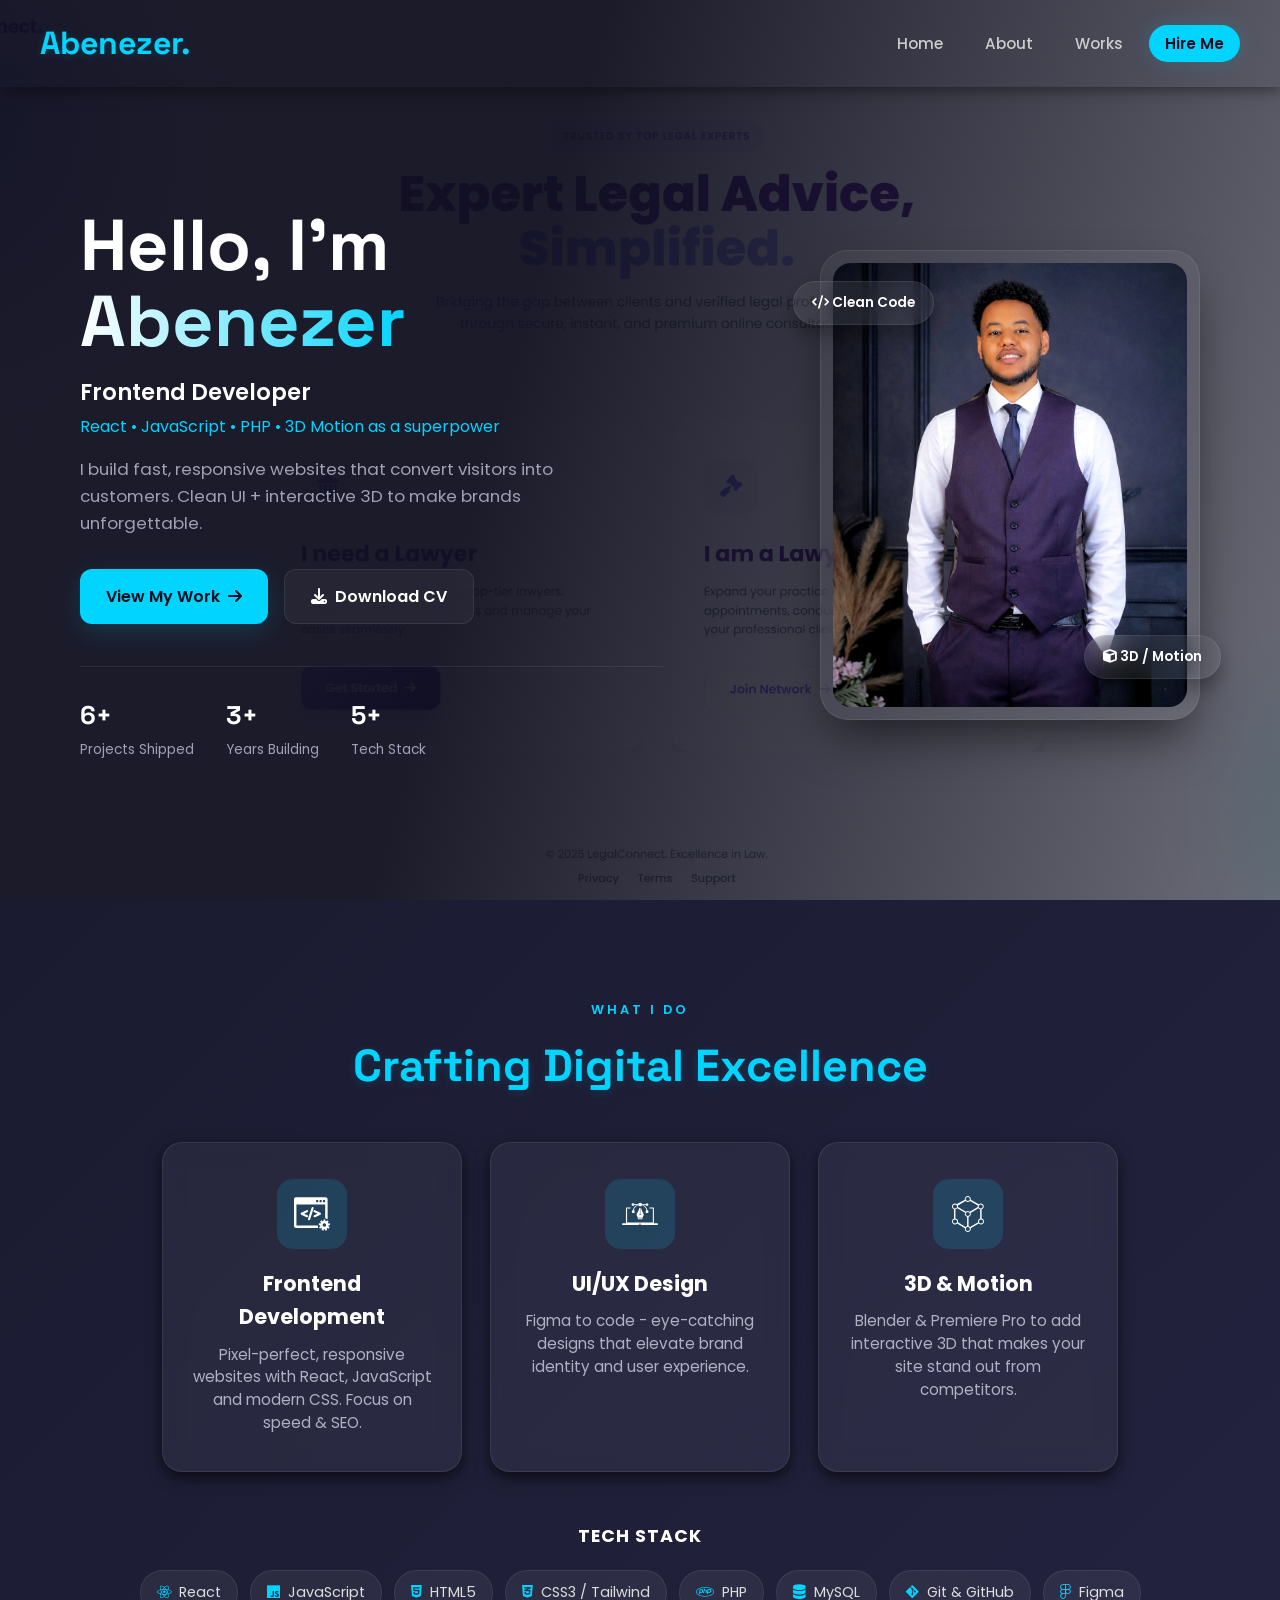
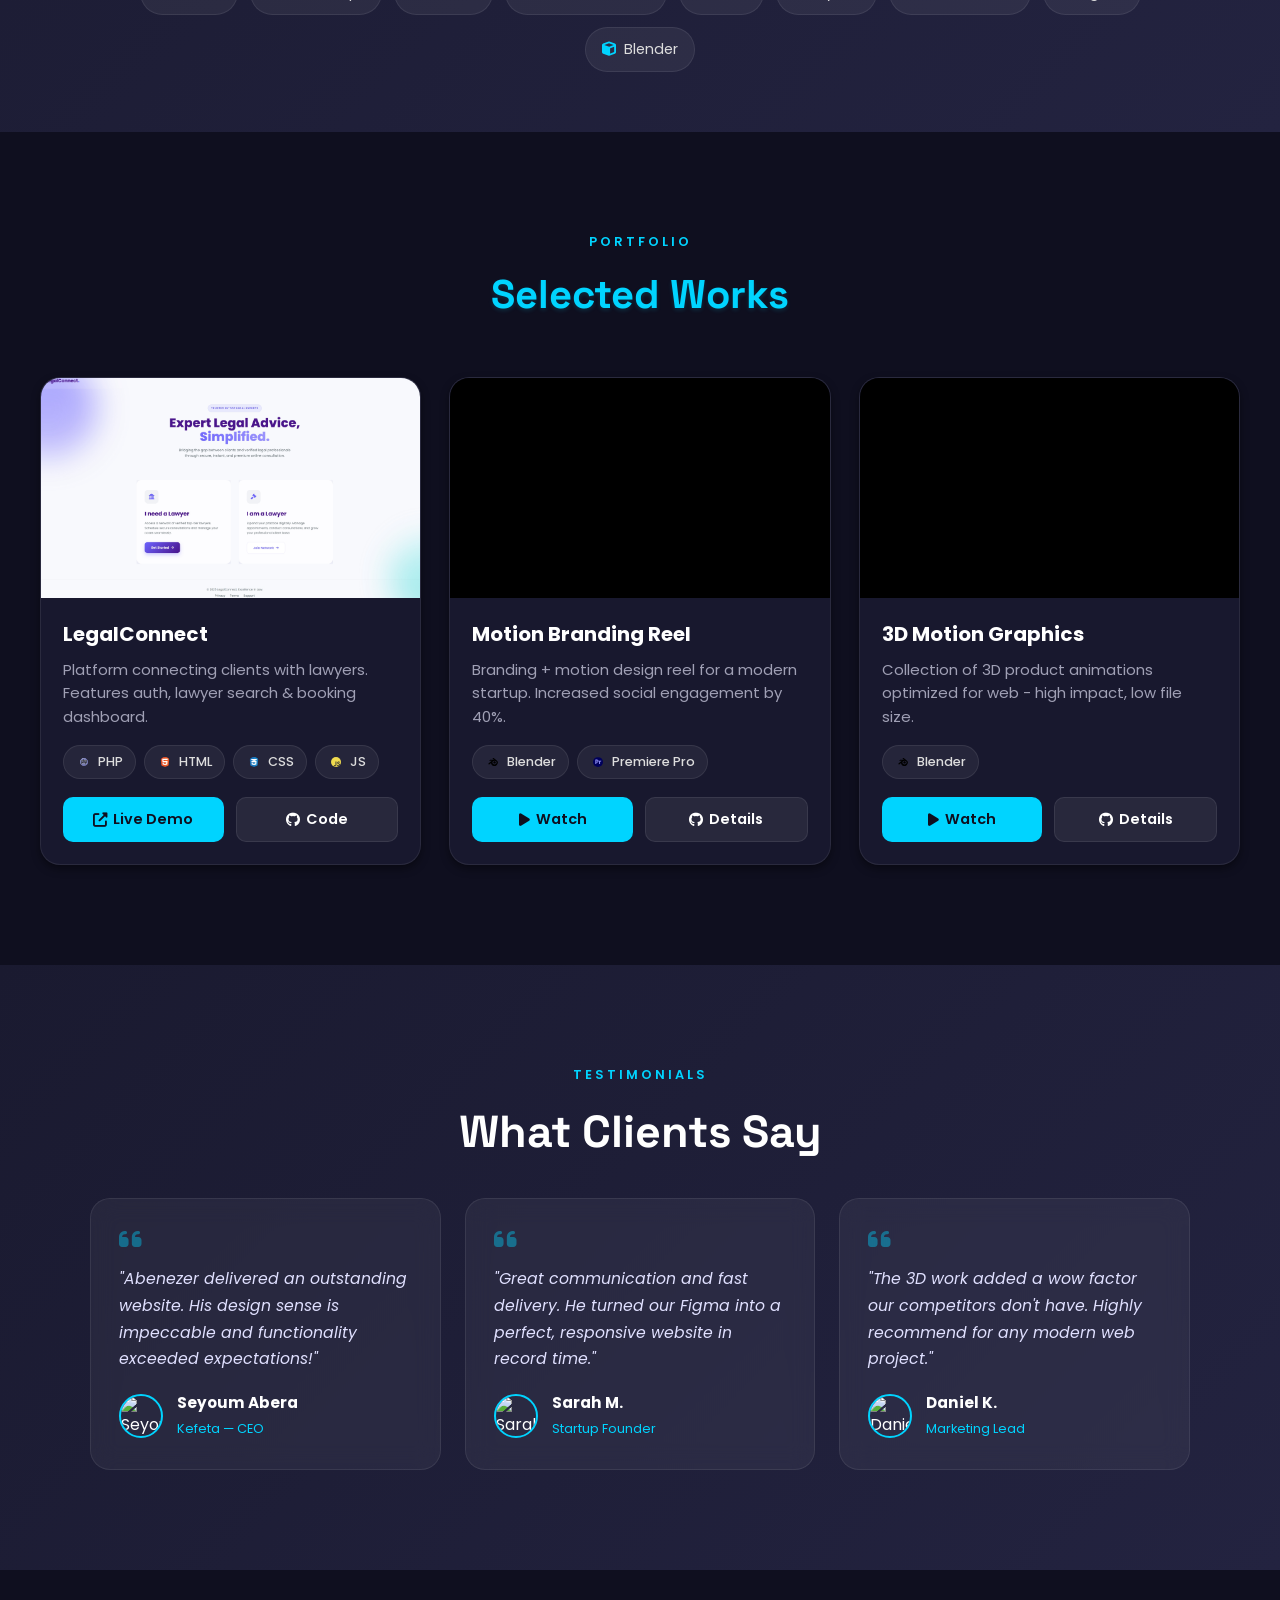
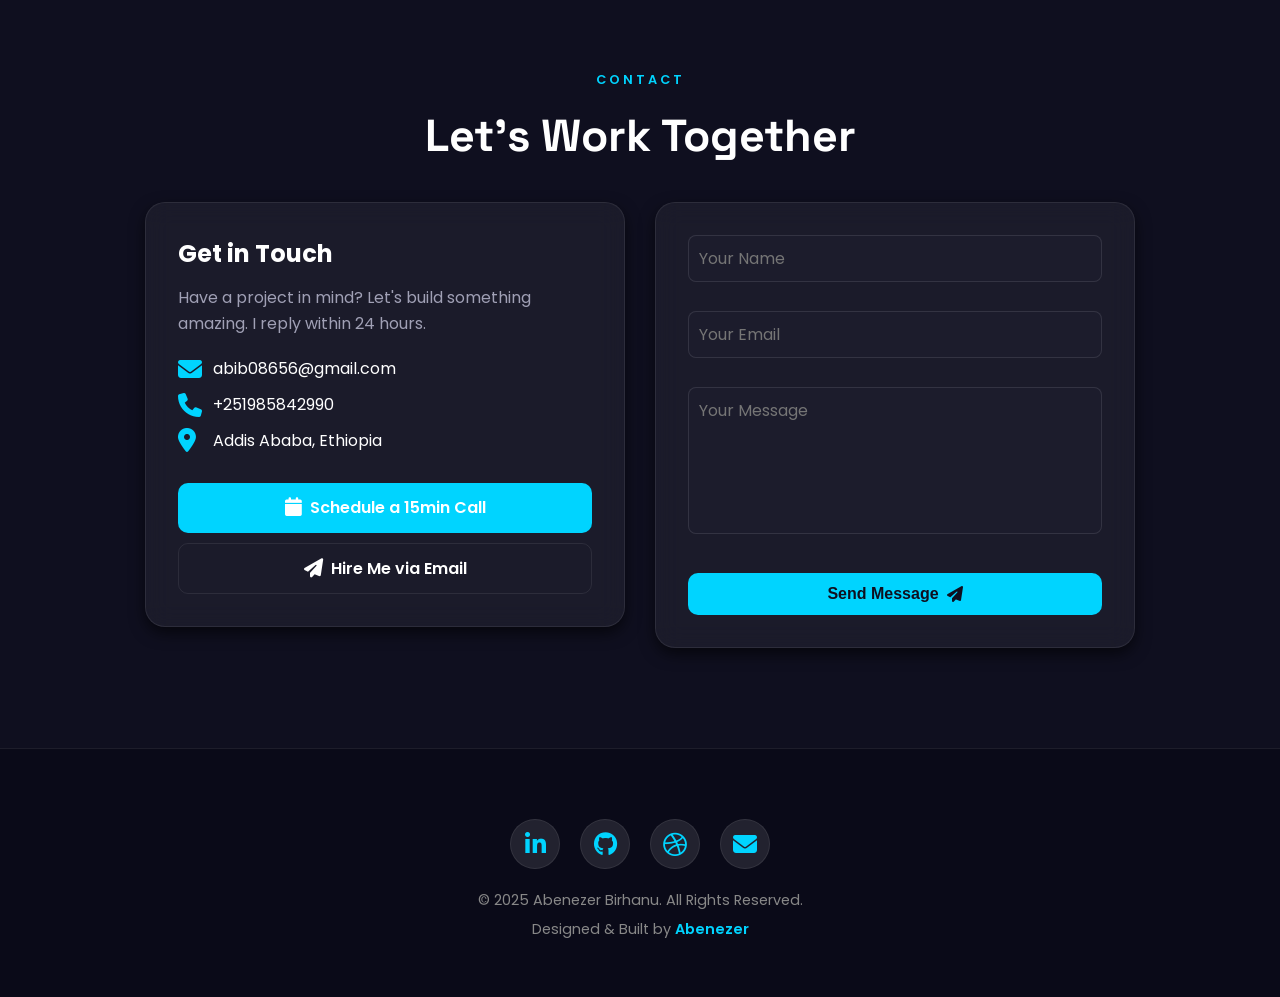
==== commit 93095402: "Update project" ====
--- a/index.html
+++ b/index.html
@@ -149,7 +149,7 @@
                         <span><img src="./asset/blender.svg" alt="">Blender</span>
                     </div>
                     <div class="work-actions">
-                        
+                        <a href="https://dribbble.com/shots/23450917-keep-walking?utm_source=Clipboard_Shot&utm_campaign=afterA&utm_content=keep%20walking!&utm_medium=Social_Share&utm_source=Clipboard_Shot&utm_campaign=afterA&utm_content=keep%20walking!&utm_medium=Social_Share" target="_blank" class="btn-live"><i class="fas fa-play"></i> Watch</a>
                         <a href="https://github.com/Abeni0101" target="_blank" class="btn-code"><i class="fab fa-github"></i> Details</a>
                     </div>
                 </div>
@@ -236,9 +236,9 @@
 
     <footer>
         <div class="social-links">
-            <a href="https://www.linkedin.com/in/REPLACE-YOUR-LINK" target="_blank" aria-label="LinkedIn"><i class="fab fa-linkedin-in"></i></a>
+            <a href="www.linkedin.com/in/abenezer-birhanu-93520a339" target="_blank" aria-label="LinkedIn"><i class="fab fa-linkedin-in"></i></a>
             <a href="https://github.com/Abeni0101" target="_blank" aria-label="GitHub"><i class="fab fa-github"></i></a>
-            <a href="https://dribbble.com/REPLACE-YOUR-LINK" target="_blank" aria-label="Dribbble"><i class="fab fa-dribbble"></i></a>
+            <a href="https://dribbble.com/afterA" target="_blank" aria-label="Dribbble"><i class="fab fa-dribbble"></i></a>
             <a href="mailto:abib08656@gmail.com" aria-label="Email"><i class="fas fa-envelope"></i></a>
         </div>
         <p>&copy; 2025 Abenezer Birhanu. All Rights Reserved.</p>
